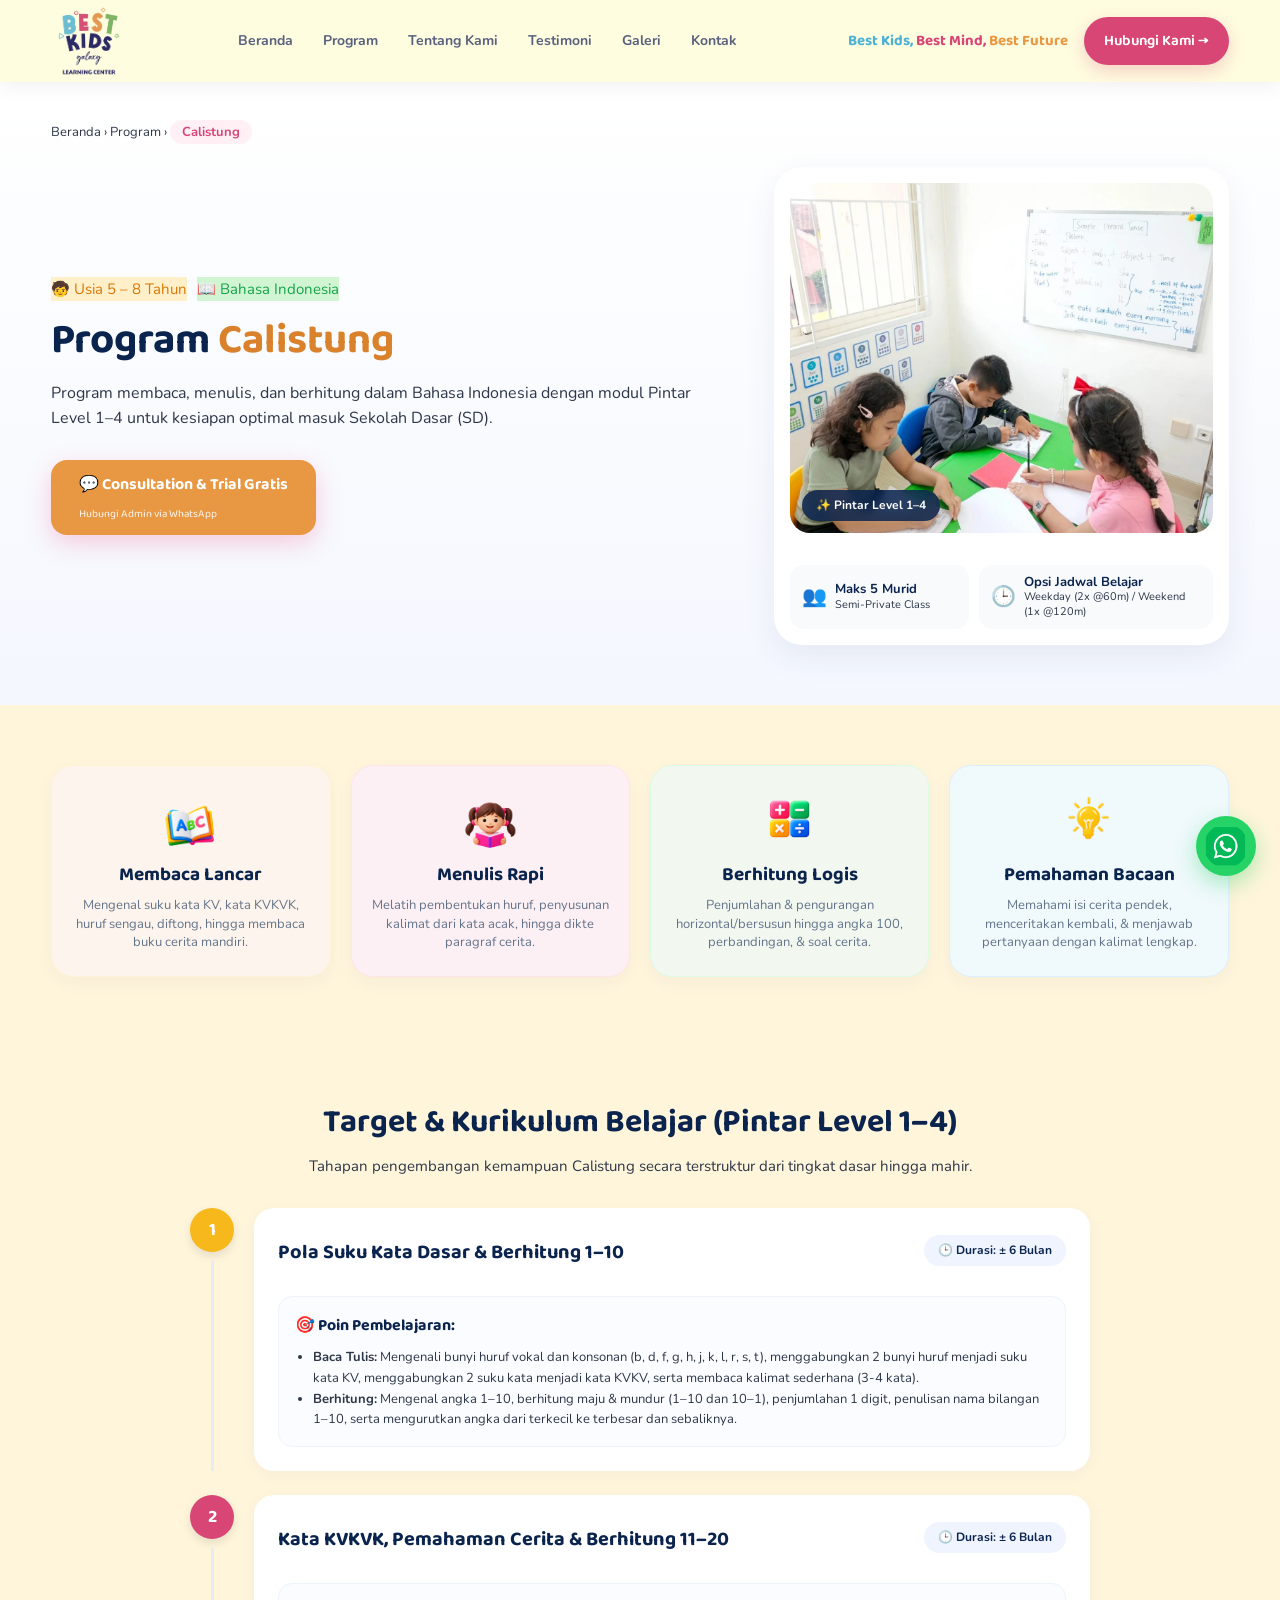
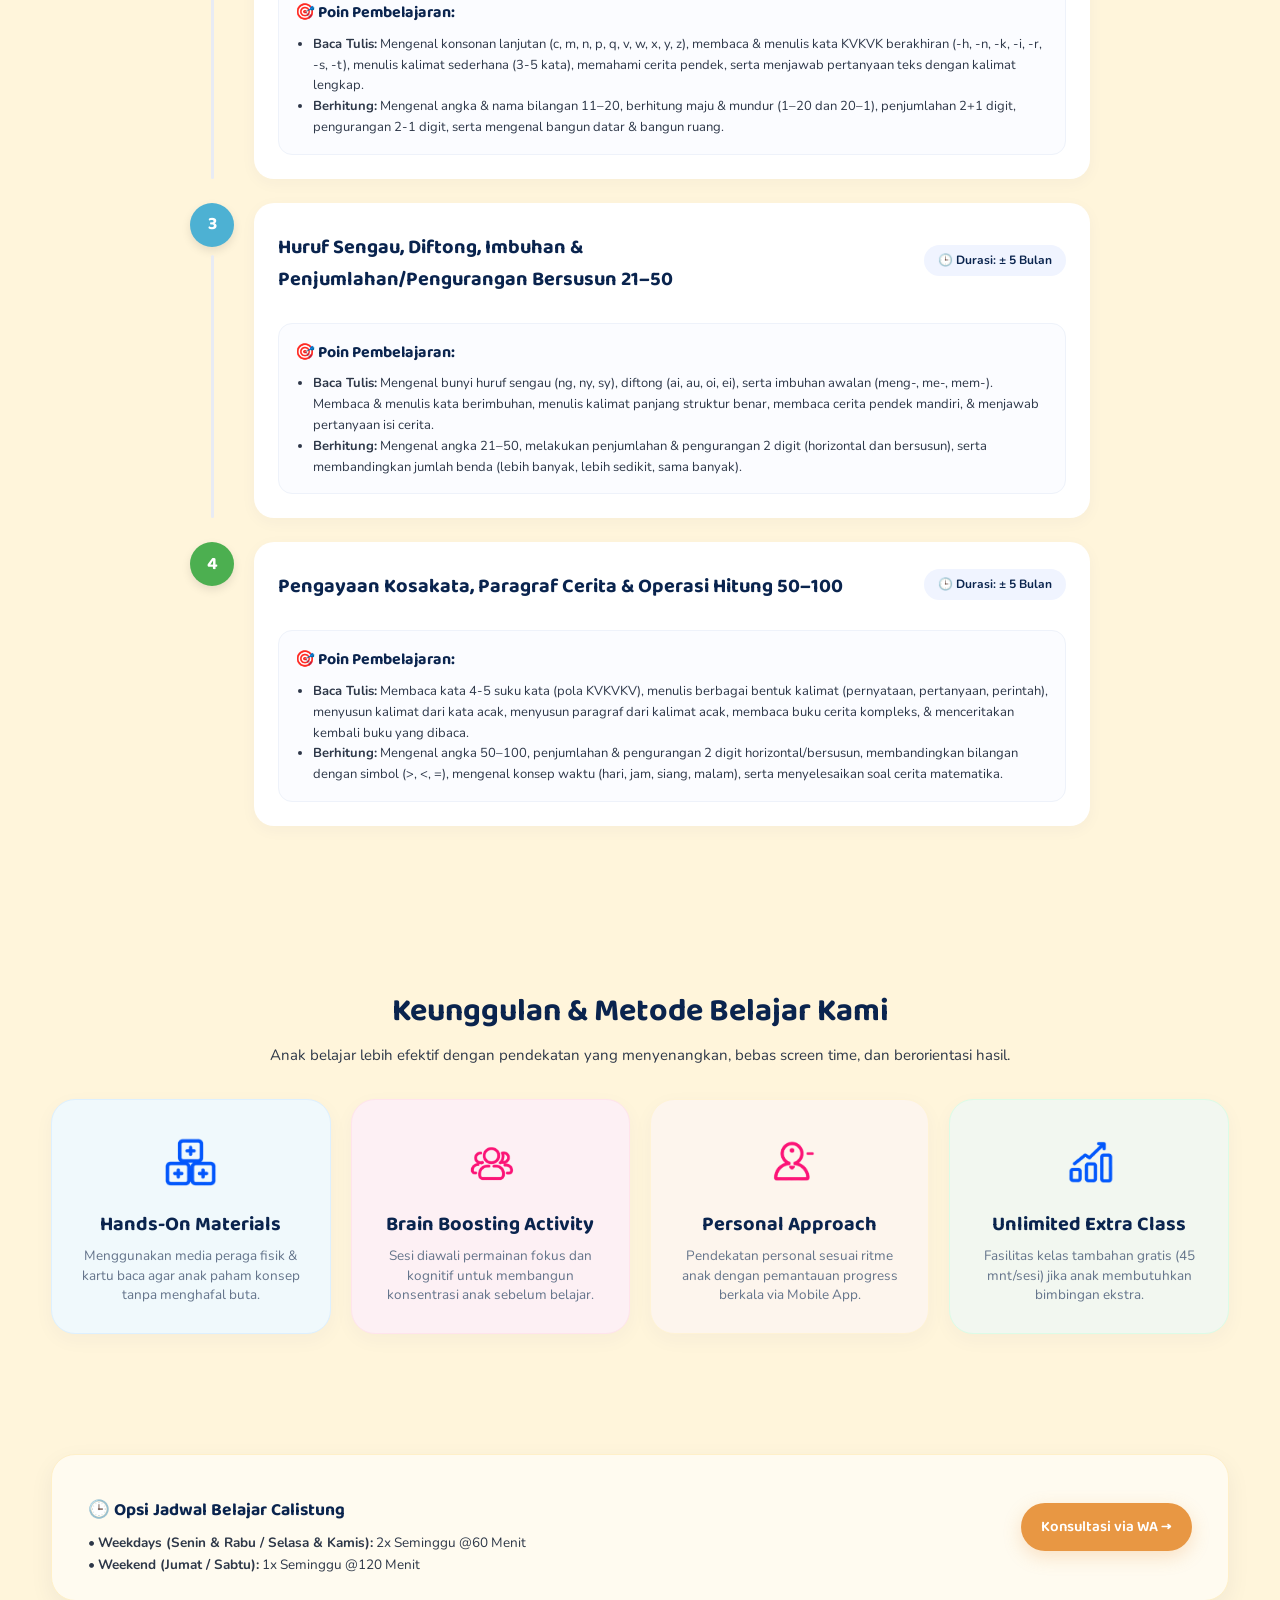
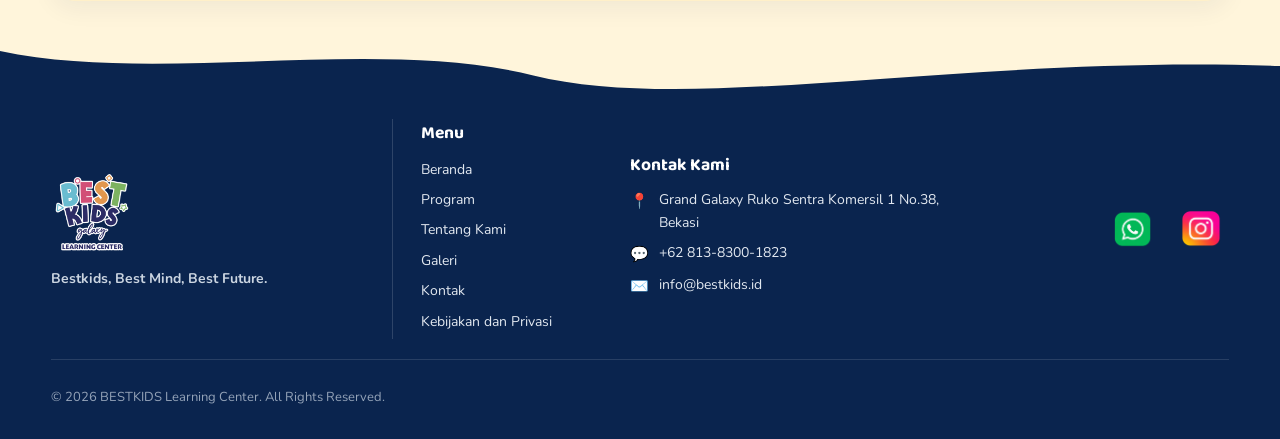
==== detail-calistung.html @ a122a7a4 "Mengubah ekstensi gambar ke webp. Lalu menambahkan data.js untuk back-end" ====
<!doctype html>
<html lang="id">
<head>
  <meta charset="utf-8">
  <meta name="viewport" content="width=device-width, initial-scale=1">
  <title>Program Calistung (5–8 Tahun) — BESTKIDS</title>
  
  <link rel="preconnect" href="https://fonts.googleapis.com">
  <link rel="preconnect" href="https://fonts.gstatic.com" crossorigin>
  <link href="https://fonts.googleapis.com/css2?family=Baloo+2:wght@400;500;600;700&family=Nunito:wght@400;500;600;700;800&display=swap" rel="stylesheet">
  
  <link rel="stylesheet" href="css/base.css">
  <link rel="stylesheet" href="css/layout.css">
  <link rel="stylesheet" href="css/components.css">
  <link rel="stylesheet" href="css/detail.css">
  <link rel="stylesheet" href="css/overrides.css">
</head>
<body>
  <div id="header"></div>

  <main>
    <!-- HERO DETAIL KELAS -->
    <section class="page-hero hero-detail-redesign">
      <div class="container relative-container">
        <div class="breadcrumb-pills" style="margin-bottom: 24px;">
          <a href="index.html" class="pill-item">Beranda</a> › 
          <a href="program.html" class="pill-item">Program</a> › 
          <span class="pill-item active">Calistung</span>
        </div>

        <div class="hero-detail-grid">
          <div class="hero-detail-text">
            <div class="hero-tag-row">
              <span class="badge badge-yellow">🧒 Usia 5 – 8 Tahun</span>
              <span class="badge badge-green">📖 Bahasa Indonesia</span>
            </div>
            
            <h1 class="page-title hero-title-lg">
              Program <span class="tag-yellow" style="background:none; padding:0; font-size:inherit;">Calistung</span>
            </h1>
            
            <p class="page-lead hero-desc">
              Program membaca, menulis, dan berhitung dalam Bahasa Indonesia dengan modul Pintar Level 1–4 untuk kesiapan optimal masuk Sekolah Dasar (SD).
            </p>

            <div class="hero-action-group">
              <a href="kontak.html" class="btn btn-yellow btn-hero-cta" style="color:#7A4A00;">
                <span>💬 Consultation &amp; Trial Gratis</span>
                <small>Hubungi Admin via WhatsApp</small>
              </a>
            </div>
          </div>

          <div class="hero-detail-card">
            <div class="hero-img-frame">
              <img src="assets\galeri\calistung1.webp" alt="Anak Belajar Calistung BESTKIDS">
              <span class="hero-floating-badge">✨ Pintar Level 1–4</span>
            </div>
            
            <div class="hero-quick-stats">
              <div class="qstat-item">
                <span class="qstat-icon">👥</span>
                <div>
                  <strong>Maks 5 Murid</strong>
                  <small>Semi-Private Class</small>
                </div>
              </div>
              <div class="qstat-item">
                <span class="qstat-icon">🕒</span>
                <div>
                  <strong>Opsi Jadwal Belajar</strong>
                  <small>Weekday (2x @60m) / Weekend (1x @120m)</small>
                </div>
              </div>
            </div>
          </div>
        </div>
      </div>
    </section>

    <!-- SECTION FOKUS & METODOLOGI PEMBELAJARAN (4 PILAR) -->
    <section class="container section-sm">
      <div class="focus-grid-4">
        <div class="focus-card bg-yellow-light">
          <div class="focus-icon-wrap">
            <img src="assets/program_calistung.png" alt="Membaca Lancar">
          </div>
          <h3>Membaca Lancar</h3>
          <p>Mengenal suku kata KV, kata KVKVK, huruf sengau, diftong, hingga membaca buku cerita mandiri.</p>
        </div>

        <div class="focus-card bg-pink-light">
          <div class="focus-icon-wrap">
            <img src="assets/program_sensory_phonics.png" alt="Menulis Rapi">
          </div>
          <h3>Menulis Rapi</h3>
          <p>Melatih pembentukan huruf, penyusunan kalimat dari kata acak, hingga dikte paragraf cerita.</p>
        </div>

        <div class="focus-card bg-green-light">
          <div class="focus-icon-wrap">
            <img src="assets/program_pre_math.png" alt="Berhitung Logis">
          </div>
          <h3>Berhitung Logis</h3>
          <p>Penjumlahan &amp; pengurangan horizontal/bersusun hingga angka 100, perbandingan, &amp; soal cerita.</p>
        </div>

        <div class="focus-card bg-blue-light">
          <div class="focus-icon-wrap">
            <img src="assets/idea.png" alt="Pemahaman Bacaan">
          </div>
          <h3>Pemahaman Bacaan</h3>
          <p>Memahami isi cerita pendek, menceritakan kembali, &amp; menjawab pertanyaan dengan kalimat lengkap.</p>
        </div>
      </div>
    </section>

    <!-- SECTION TIMELINE PERJALANAN BELAJAR -->
    <section class="container section">
      <div class="section-header text-center">
        <h2> Target &amp; Kurikulum Belajar <span class="navy-title">(Pintar Level 1–4)</span> </h2>
        <p>Tahapan pengembangan kemampuan Calistung secara terstruktur dari tingkat dasar hingga mahir.</p>
      </div>

      <div class="timeline-stepper-wrapper">
        <!-- Pintar 1 -->
        <div class="timeline-step-item">
          <div class="timeline-badge-col">
            <div class="timeline-circle badge-bg-yellow">1</div>
            <div class="timeline-connector-line"></div>
          </div>
          <div class="timeline-content-card">
            <div class="timeline-card-header">
              <div>
                <span class="gallery-tag tag-yellow">Pintar 1</span>
                <h3>Pola Suku Kata Dasar &amp; Berhitung 1–10</h3>
              </div>
              <span class="duration-pill">🕒 Durasi: ± 6 Bulan</span>
            </div>
            <div class="learning-box margin-top-12">
              <h4>🎯 Poin Pembelajaran:</h4>
              <ul>
                <li><strong>Baca Tulis:</strong> Mengenali bunyi huruf vokal dan konsonan (b, d, f, g, h, j, k, l, r, s, t), menggabungkan 2 bunyi huruf menjadi suku kata KV, menggabungkan 2 suku kata menjadi kata KVKV, serta membaca kalimat sederhana (3-4 kata).</li>
                <li><strong>Berhitung:</strong> Mengenal angka 1–10, berhitung maju &amp; mundur (1–10 dan 10–1), penjumlahan 1 digit, penulisan nama bilangan 1–10, serta mengurutkan angka dari terkecil ke terbesar dan sebaliknya.</li>
              </ul>
            </div>
          </div>
        </div>

        <!-- Pintar 2 -->
        <div class="timeline-step-item">
          <div class="timeline-badge-col">
            <div class="timeline-circle badge-bg-pink">2</div>
            <div class="timeline-connector-line"></div>
          </div>
          <div class="timeline-content-card">
            <div class="timeline-card-header">
              <div>
                <span class="gallery-tag tag-pink">Pintar 2</span>
                <h3>Kata KVKVK, Pemahaman Cerita &amp; Berhitung 11–20</h3>
              </div>
              <span class="duration-pill">🕒 Durasi: ± 6 Bulan</span>
            </div>
            <div class="learning-box margin-top-12">
              <h4>🎯 Poin Pembelajaran:</h4>
              <ul>
                <li><strong>Baca Tulis:</strong> Mengenal konsonan lanjutan (c, m, n, p, q, v, w, x, y, z), membaca &amp; menulis kata KVKVK berakhiran (-h, -n, -k, -i, -r, -s, -t), menulis kalimat sederhana (3-5 kata), memahami cerita pendek, serta menjawab pertanyaan teks dengan kalimat lengkap.</li>
                <li><strong>Berhitung:</strong> Mengenal angka &amp; nama bilangan 11–20, berhitung maju &amp; mundur (1–20 dan 20–1), penjumlahan 2+1 digit, pengurangan 2-1 digit, serta mengenal bangun datar &amp; bangun ruang.</li>
              </ul>
            </div>
          </div>
        </div>

        <!-- Pintar 3 -->
        <div class="timeline-step-item">
          <div class="timeline-badge-col">
            <div class="timeline-circle badge-bg-blue">3</div>
            <div class="timeline-connector-line"></div>
          </div>
          <div class="timeline-content-card">
            <div class="timeline-card-header">
              <div>
                <span class="gallery-tag tag-blue">Pintar 3</span>
                <h3>Huruf Sengau, Diftong, Imbuhan &amp; <br> 
                  Penjumlahan/Pengurangan Bersusun 21–50</h3>
              </div>
              <span class="duration-pill">🕒 Durasi: ± 5 Bulan</span>
            </div>
            <div class="learning-box margin-top-12">
              <h4>🎯 Poin Pembelajaran:</h4>
              <ul>
                <li><strong>Baca Tulis:</strong> Mengenal bunyi huruf sengau (ng, ny, sy), diftong (ai, au, oi, ei), serta imbuhan awalan (meng-, me-, mem-). Membaca &amp; menulis kata berimbuhan, menulis kalimat panjang struktur benar, membaca cerita pendek mandiri, &amp; menjawab pertanyaan isi cerita.</li>
                <li><strong>Berhitung:</strong> Mengenal angka 21–50, melakukan penjumlahan &amp; pengurangan 2 digit (horizontal dan bersusun), serta membandingkan jumlah benda (lebih banyak, lebih sedikit, sama banyak).</li>
              </ul>
            </div>
          </div>
        </div>

        <!-- Pintar 4 -->
        <div class="timeline-step-item">
          <div class="timeline-badge-col">
            <div class="timeline-circle badge-bg-green" style="color: #ffffff; font-weight: 700;">4</div>
          </div>
          <div class="timeline-content-card">
            <div class="timeline-card-header">
              <div>
                <span class="gallery-tag tag-green">Pintar 4</span>
                <h3>Pengayaan Kosakata, Paragraf Cerita &amp; Operasi Hitung 50–100</h3>
              </div>
              <span class="duration-pill">🕒 Durasi: ± 5 Bulan</span>
            </div>
            <div class="learning-box margin-top-12">
              <h4>🎯 Poin Pembelajaran:</h4>
              <ul>
                <li><strong>Baca Tulis:</strong> Membaca kata 4-5 suku kata (pola KVKVKV), menulis berbagai bentuk kalimat (pernyataan, pertanyaan, perintah), menyusun kalimat dari kata acak, menyusun paragraf dari kalimat acak, membaca buku cerita kompleks, &amp; menceritakan kembali buku yang dibaca.</li>
                <li><strong>Berhitung:</strong> Mengenal angka 50–100, penjumlahan &amp; pengurangan 2 digit horizontal/bersusun, membandingkan bilangan dengan simbol (&gt;, &lt;, =), mengenal konsep waktu (hari, jam, siang, malam), serta menyelesaikan soal cerita matematika.</li>
              </ul>
            </div>
          </div>
        </div>
      </div>
    </section>

    <!-- SECTION METODE BELAJAR KAMI -->
    <section class="container section">
      <div class="section-header text-center">
        <h2> Keunggulan &amp; Metode Belajar <span class="navy-title">Kami</span> </h2>
        <p>Anak belajar lebih efektif dengan pendekatan yang menyenangkan, bebas screen time, dan berorientasi hasil.</p>
      </div>

      <div class="method-grid-4">
        <!-- Card 1: Hands-On Materials -->
        <div class="method-card bg-blue-light">
          <div class="method-icon-wrap">
            <img src="assets/hands-on materials.png" alt="Hands-On Materials">
          </div>
          <h3>Hands-On Materials</h3>
          <p>Menggunakan media peraga fisik &amp; kartu baca agar anak paham konsep tanpa menghafal buta.</p>
        </div>

        <!-- Card 2: Fun & Engaging Activities -->
        <div class="method-card bg-pink-light">
          <div class="method-icon-wrap">
            <img src="assets/fun&engagingactivities.png" alt="Brain Boosting Activity">
          </div>
          <h3>Brain Boosting Activity</h3>
          <p>Sesi diawali permainan fokus dan kognitif untuk membangun konsentrasi anak sebelum belajar.</p>
        </div>

        <!-- Card 3: Personal Approach -->
        <div class="method-card bg-yellow-light">
          <div class="method-icon-wrap">
            <img src="assets/personal_aproach.png" alt="Personal Approach">
          </div>
          <h3>Personal Approach</h3>
          <p>Pendekatan personal sesuai ritme anak dengan pemantauan progress berkala via Mobile App.</p>
        </div>

        <!-- Card 4: Result-Oriented -->
        <div class="method-card bg-green-light">
          <div class="method-icon-wrap">
            <img src="assets/resault_oriented.png" alt="Unlimited Free Extra Class">
          </div>
          <h3>Unlimited Extra Class</h3>
          <p>Fasilitas kelas tambahan gratis (45 mnt/sesi) jika anak membutuhkan bimbingan ekstra.</p>
        </div>
      </div>
    </section>

    <!-- BANNER JADWAL BELAJAR -->
    <section class="container section-sm">
      <div class="cta-banner" style="background: #FFFBF0; border-color: #FFF0C9;">
        <div class="cta-text">
          <h3 style="color:var(--navy); margin-bottom:8px;">🕒 Opsi Jadwal Belajar Calistung</h3>
          <p style="color:var(--ink); margin:0;">
            • <strong>Weekdays (Senin &amp; Rabu / Selasa &amp; Kamis):</strong> 2x Seminggu @60 Menit<br>
            • <strong>Weekend (Jumat / Sabtu):</strong> 1x Seminggu @120 Menit<br>
          </p>
        </div>
        <div class="cta-action">
          <a class="btn btn-yellow" style="color:#7A4A00;" href="kontak.html">Konsultasi via WA →</a>
        </div>
      </div>
    </section>
  </main>

  <div id="footer"></div>

    <!-- TOMBOL WHATSAPP MENGAMBANG -->
  <a class="wa-float" href="https://wa.me/6281383001823?text=Halo%20BESTKIDS%2C%20saya%20ingin%20bertanya%20tentang%20program%20belajar%20untuk%20anak%20saya."
    target="_blank" rel="noopener noreferrer" aria-label="Chat WhatsApp BESTKIDS">
    <img src="assets/whatsapp.png" alt="" aria-hidden="true">
    <span class="wa-float-label">Chat Kami</span>
  </a>

  <script src="js/script.js"></script>
  <script>
    Promise.all([
      fetch('header.html').then(r => r.text()),
      fetch('footer.html').then(r => r.text())
    ]).then(([h, f]) => {
      document.querySelector('#header').innerHTML = h;
      document.querySelector('#footer').innerHTML = f;
    });
  </script>
</body>
</html>
---- css/base.css ----
/* ==========================================================================
   BASE — variabel warna, reset, tipografi, utilitas & tombol (dipakai semua halaman)
   ========================================================================== */
/* ==========================================================================
   1. GLOBAL VARIABLES & BASE STYLES
   ========================================================================== */
:root {
  --blue: #4DB1D3;
  --pink: #D74675;
  --orange: #E89743;
  --purple : #6D4BD8;
  --green: #71AB53;
  --bg-main: #fff5db;
  
  /* Latar Soft Pastel Turunan */
  --bg-pink-light: #FDF0F4;
  --bg-blue-light: #F0F9FC;
  --bg-orange-light: #FDF5ED;
  --bg-green-light: #F2F7F0;
  
  --text-dark: #2D3748;
  --text-muted: #64748B;
}

body {
  background-color: var(--bg-main);
  color: var(--text-dark);
}

/* ==========================================
   UTILITY COLOR CLASSES (TEKS & BADGE)
   ========================================== */
.blue { color: var(--blue) !important; }
.pink { color: var(--pink) !important; }
.orange { color: var(--orange) !important; }
.green { color: var(--green) !important; }

* {
  box-sizing: border-box;
}

html {
  scroll-behavior: smooth;
}

body {
  margin: 0;
  color: var(--ink);
  background: #fff;
  font-family: "Nunito", sans-serif;
  font-size: 15px;
  line-height: 1.6;
}

h1, h2, h3, h4, h5, h6 {
  font-family: "Baloo 2", cursive, sans-serif;
}

a {
  text-decoration: none;
  color: inherit;
}

img {
  max-width: 100%;
  display: block;
}

/* ==========================================================================
   PERLEBAR CONTAINER & RUANG HALAMAN (MORE WIDESCREEN & FILLING)
   ========================================================================== */
/* 1. Melebarkan batas Container menjadi 92% dari lebar layar pengguna, agar konten lebih mengisi layar */
.container {
  width: min(1600px, 92%); /* Mengikuti 92% lebar layar pengguna */
  margin: 0 auto;
}

/* 2. Optimasi Padding Section agar Konten Lebih Mengisi Layar Vertikal & Horizontal */
.section {
  padding: 80px 0;
}

.section-sm {
  padding: 40px 0;
}

/* 3. Menyesuaikan Grid 2, 3, dan 4 Kolom agar Menyebar Rapi di Layar Lebar */
.grid-2-col,
.comp-box-wrapper {
  gap: 48px; /* Memberi ruang napas antar kolom lebar */
}

.grid-3-col,
.home-program-grid {
  gap: 30px; /* Jarak antar kartu lebih proporsional */
}

.section.soft {
  background: var(--soft);
}

.text-navy { color: var(--navy); }
.navy-title { color: var(--navy); }
.link-pink { color: var(--pink); font-weight: 700; font-size: 14px; }

.section-title {
  text-align: center;
  margin: 0 auto 12px;
  font-family: "Baloo 2", cursive, sans-serif;
  font-size: 39px;
  line-height: 1.05;
  color: var(--navy);
}

.section-title .pink { color: var(--pink); }
.section-title .blue { color: var(--blue); }
.section-title .green { color: var(--green); }

.section-lead {
  text-align: center;
  max-width: 650px;
  margin: 0 auto 35px;
  color: #7A809E;
}

/* Color Background Helpers */
.bg-blue { background-color: #EEF4FF; }
.bg-pink { background-color: #FFF0F6; }
.bg-yellow { background-color: #FFF8E9; }
.bg-green { background-color: #F3F8EA; }
.bg-purple { background-color: #EBE5FF; }
.bg-green-light { background: #E2F6E2; }
.bg-pink-light { background: #FFF0F6; }
.bg-blue-light { background: #EEF4FF; }
.tag-pink { background: #FFE2EC; color: var(--pink); }
.tag-blue { background: #E1F3FE; color: var(--blue); }
.tag-yellow { background: #FFF3D6; color: #B78103; }
.tag-green { background: #E2F6E2; color: #2E7D32; }
.tag-purple { background: #EBE5FF; color: var(--purple); }

/* ==========================================================================
   2. HEADER & NAVIGATION (FIXED FREEZE HEADER)
   ========================================================================== */
/* Berikan kompensasi padding-top pada body agar konten paling atas tidak tertutup header */
body {
  padding-top: 82px; /* Disesuaikan persis dengan tinggi .nav (82px) */
}

/* ==========================================================================
   3. BUTTONS & UTILITIES
   ========================================================================== */
.btn {
  display: inline-flex;
  align-items: center;
  justify-content: center;
  gap: 8px;
  border: 0;
  border-radius: 999px;
  padding: 12px 20px;
  font-family: "Baloo 2", cursive, sans-serif;
  font-weight: 600;
  cursor: pointer;
  transition: 0.2s ease;
  white-space: nowrap;
}

.btn:hover {
  transform: translateY(-2px);
}

.btn-pink {
  background: var(--pink);
  color: #fff;
  box-shadow: 0 6px 16px rgba(244, 67, 127, 0.24);
}

.btn-outline {
  background: #fff;
  color: var(--navy);
  border: 1px solid var(--navy);
}

.btn-yellow {
  background: #F7B81B;
  color: #7A4A00;
}

.btn-blue {
  background: var(--blue);
  color: #fff;
}

.btn-green {
  background: var(--green);
  color: #fff;
}

.btn-purple {
  background: var(--purple);
  color: #fff;
}

.btn-sm {
  padding: 8px 18px;
  font-size: 13px;
}

.btn-block {
  width: 100%;
}

/* ==========================================================================
   REBUILD BANNER CTA (BOX FRAME & PAPER PLANE ORNAMENT)
   ========================================================================== */
.btn-round {
  border-radius: 30px;
  padding: 12px 28px;
  font-size: 14.5px;
  box-shadow: 0 6px 18px rgba(244, 67, 127, 0.28);
}

/* ==========================================================================
   BREAKPOINTS RESPONSIF
   ========================================================================== */
.relative-container {
  position: relative;
}

/* ==========================================================================
   10. MEDIA QUERIES (RESPONSIVE DISATUKAN)
   ========================================================================== */

@media (max-width: 980px) {
  .home-program-grid { grid-template-columns: repeat(2, 1fr); }
}

@media (max-width: 760px) {
  .container { width: min(100% - 28px, 1120px); }
  .section { padding: 55px 0; }
}

@media (max-width: 576px) {
  .home-program-grid { grid-template-columns: 1fr; }
}

/* ==========================================================================
   SECTION FOKUS & METODOLOGI (4 KARTU HORIZONTAL)
   ========================================================================== */
.badge-bg-pink { background: var(--pink); }
.badge-bg-blue { background: var(--blue); }
.badge-bg-yellow { background: var(--yellow); }
.badge-bg-purple { background: #9B51E0; }
.badge-bg-green { background: #4CAF50 ; }

/* ==========================================================================
   SECTION METODE BELAJAR KAMI (4 PILAR CARDS)
   ========================================================================== */
.margin-top-12 {
  margin-top: 16px;
}

.tag-yellow { background: #FFF4D9; color: #D9822B; }
.tag-purple { background: #F3E8FF; color: #7E22CE; }
.tag-blue { background: #E0F2FE; color: #0369A1; }

/* ==========================================
   OVERRIDE COLOR SYSTEM (DITAMBAHKAN)
   ========================================== */
:root {
  --blue: #4DB1D3;
  --pink: #D74675;
  --orange: #E89743;
  --green: #71AB53;


  /* Latar Soft Pastel Turunan */
  --bg-pink-light: #FDF0F4;
  --bg-blue-light: #F0F9FC;
  --bg-orange-light: #FDF5ED;
  --bg-green-light: #F2F7F0;

  --text-dark: #2D3748;
  --text-muted: #64748B;
  --navy: #0A244E;
  --yellow: #F7B81B;
}

/* Background Utama Halaman */
body {
  background-color: var(--bg-main);
  color: var(--text-dark);
}

/* ==========================================
   UTILITY COLOR CLASSES (TEKS & BADGE)
   ========================================== */
.blue { color: var(--blue) !important; }
.pink { color: var(--pink) !important; }
.orange { color: var(--orange) !important; }
.green { color: var(--green) !important; }

/* ==========================================
   TOMBOL (BUTTONS)
   ========================================== */
.btn-pink:hover {
  background-color: #c23864 !important;
}

.btn-yellow, .btn-orange {
  background-color: var(--orange) !important;
  color: #FFFFFF !important;
  box-shadow: 0 6px 18px rgba(232, 151, 67, 0.25);
}

.btn-yellow:hover, .btn-orange:hover {
  background-color: #d48332 !important;
}

/* ==========================================
   KARTU 6-GRID "KENAPA HARUS BEST KIDS"
   ========================================== */
.bg-orange-light { background-color: var(--bg-orange-light); }
---- css/layout.css ----
/* ==========================================================================
   LAYOUT — header/navbar & footer (dipakai semua halaman)
   ========================================================================== */
/* ==========================================
   UTILITY COLOR CLASSES (TEKS & BADGE)
   ========================================== */
/* Navigation Active Link */
.nav-links a:hover,
.nav-links a.active {
  color: var(--pink) !important;
}

.nav-links a.active::after {
  background: var(--pink) !important;
}

/* ==========================================================================
   2. HEADER & NAVIGATION (FIXED FREEZE HEADER)
   ========================================================================== */
.site-header {
  position: fixed; /* Menggunakan fixed agar pasti mengunci di atas layar */
  top: 0;
  left: 0;
  right: 0;
  width: 100%;
  z-index: 9999; /* Memastikan header berada di atas seluruh elemen */
  background-color: #fffde0;
  backdrop-filter: blur(8px);
  box-shadow: 0 4px 20px rgba(0, 0, 0, 0.06);
  transition: all 0.3s ease;
}

.nav {
  height: 82px;
  display: flex;
  align-items: center;
  justify-content: space-between;
  gap: 24px;
}

.logo {
  width: 76px;
  height: auto;
}

.nav-links {
  display: flex;
  align-items: center;
  gap: 30px;
  font-size: 14px;
  font-weight: 700;
  color: #59617e;
}

.nav-links a {
  padding: 8px 0;
  position: relative;
  text-decoration: none;
}

.nav-links a:hover,
.nav-links a.active {
  color: var(--navy);
}

.nav-links a.active::after {
  content: "";
  position: absolute;
  left: 0;
  right: 0;
  bottom: 0;
  height: 2px;
  background: var(--navy);
  border-radius: 10px;
}

.dropdown {
  position: relative;
}

.dropdown-menu {
  display: none;
  position: absolute;
  top: 38px;
  left: -14px;
  background: #fff;
  border: 1px solid var(--line);
  box-shadow: var(--shadow);
  border-radius: 14px;
  padding: 8px;
  min-width: 180px;
}

.dropdown:hover .dropdown-menu {
  display: block;
}

.dropdown-menu a {
  display: block;
  padding: 9px 12px;
  border-radius: 9px;
}

.dropdown-menu a:hover {
  background: #f6f8ff;
}

.menu-toggle {
  display: none;
  border: 0;
  background: transparent;
  font-size: 26px;
  color: var(--navy);
}

/* ==========================================================================
   HEADER ACTIONS — SLOGAN DI KIRI TOMBOL "HUBUNGI KAMI"
   ========================================================================== */
.header-actions {
  display: flex;
  align-items: center;
  gap: 16px;               /* jarak slogan ke tombol */
  flex-shrink: 0;
}

.header-slogan {
  font-family: 'Baloo 2', cursive, sans-serif;
  font-size: 15px;
  font-weight: 700;
  line-height: 1.2;
  white-space: nowrap;     /* slogan tetap 1 baris */
}

/* Laptop kecil & tablet: slogan disembunyikan agar menu tidak berdesakan */
@media (max-width: 1200px) {
  .header-slogan {
    display: none;
  }
}


/* HP: slogan & tombol disembunyikan, diganti ikon menu ☰ */
@media (max-width: 760px) {
  .header-actions {
    display: none;
  }
}

/* ==========================================================================
   8. FOOTER STYLING (COMPACT SECTION, BIGGER TEXT & LARGER SOCIAL ICONS)
   ========================================================================== */
#footer {
  position: relative;
  z-index: 10;
  margin-top: 0 !important;
  padding-top: 0 !important;
}

.site-footer {
  position: relative;
  width: 100%;
  margin-top: 0 !important;
  background: transparent;
}

/* Wave Header Compact */
.footer-wave-container {
  width: 100%;
  overflow: hidden;
  line-height: 0;
  margin-bottom: -1px;
}

.footer-wave-svg {
  position: relative;
  display: block;
  width: 100%;
  height: 45px; /* Ketinggian wave dikecilkan agar hemat ruang */
}

/* Container Body Footer Ringkas */
.footer-body {
  background-color: #0A244E;
  color: #c0caf5;
  padding: 24px 0 18px; /* Padding dipangkas agar section tidak terlalu besar */
}

.footer-grid-layout {
  display: grid;
  grid-template-columns: 1.2fr 0.8fr 1.3fr 0.9fr;
  gap: 32px;
  align-items: center;
  padding-bottom: 20px;
}

/* Brand & Logo */
.footer-logo-img {
  height: 90px; /* Logo sedikit dinaikkan ukurannya */
  width: auto;
  margin-bottom: 10px;
}

.footer-brand-text {
  font-size: 14px; /* Ukuran font naik */
  color: #cbd5e1;
  line-height: 1.5;
  margin: 0;
  max-width: 270px;
  font-weight: bold;
}

/* Menu & Navigasi */
.footer-col-menu {
  border-left: 1px solid rgba(255, 255, 255, 0.15);
  padding-left: 28px;
}

.footer-heading {
  font-family: "Baloo 2", cursive, sans-serif;
  font-size: 17.5px; /* Judul kolom lebih jelas */
  color: #ffffff;
  margin: 0 0 10px;
}

.footer-menu-links {
  list-style: none;
  padding: 0;
  margin: 0;
}

.footer-menu-links li {
  margin-bottom: 6px;
}

.footer-menu-links a {
  font-size: 14px; /* Ukuran font menu naik */
  color: #e2e8f0;
  transition: color 0.2s ease;
}

.footer-menu-links a:hover {
  color: var(--pink);
}

/* Kontak Detail */
.footer-contact-details {
  list-style: none;
  padding: 0;
  margin: 0;
}

.footer-contact-details li {
  display: flex;
  align-items: flex-start;
  gap: 10px;
  font-size: 14px; /* Ukuran font detail kontak naik */
  color: #e2e8f0;
  margin-bottom: 8px;
}

.footer-contact-details .icon {
  font-size: 15px;
}

/* Sosial Media Icon BISA DIPERBESAR */
.footer-col-social {
  display: flex;
  justify-content: flex-end;
}

.social-btn-group {
  display: flex;
  align-items: center;
  gap: 12px;
}

.social-circle {
  width: 48px; /* Lingkaran diperbesar dari 42px */
  height: 48px;
  border-radius: 50%;
  display: flex;
  align-items: center;
  justify-content: center;
  color: #ffffff;
  transition: transform 0.2s ease, box-shadow 0.2s ease;
}

.social-circle img {
  width: 28px !important; /* Gambar ikon sosmed diperbesar dari 24px */
  height: 28px !important;
  object-fit: contain;
}

.social-circle:hover {
  transform: translateY(-3px);
  box-shadow: 0 4px 12px rgba(0, 0, 0, 0.2);
}

.social-circle.ig { background: linear-gradient(45deg, #f09433 0%, #e6683c 25%, #dc2743 50%, #cc2366 75%, #bc1888 100%); }
.social-circle.fb { background: #1877f2; }
.social-circle.yt { background: #ff0000; }
.social-circle.tt { background: #000000; border: 1px solid rgba(255, 255, 255, 0.25); }
/* Bottom Copyright Bar */
.footer-copyright-row {
  border-top: 1px solid rgba(255, 255, 255, 0.12);
  padding-top: 14px;
  display: flex;
  justify-content: space-between;
  align-items: center;
  font-size: 13px; /* Ukuran font copyright dinaikkan */
  color: #94a3b8;
}

@media (max-width: 768px) {
  /* Responsif Mobile (<768px) */
  .footer-body {
    padding: 20px 0 16px;
  }
  .footer-grid-layout {
    grid-template-columns: 1fr;
    gap: 20px;
    padding-bottom: 16px;
  }
  .footer-col-menu {
    border-left: none;
    padding-left: 0;
  }
  .footer-col-social {
    justify-content: flex-start;
  }
  .footer-copyright-row {
    flex-direction: column;
    gap: 8px;
    text-align: center;
  }
}

/* ==========================================================================
   FORCE ENLARGE SOCIAL MEDIA ICONS (WA & INSTAGRAM)
   ========================================================================== */
/* 1. Perbesar Lingkaran Pembungkus Sosmed (dari 48px ke 56px) */
.footer-col-social .social-circle {
  width: 56px !important;
  height: 56px !important;
  min-width: 56px !important;
  min-height: 56px !important;
  padding: 0 !important; /* Hapus inner padding agar gambar maksimal */
  display: inline-flex !important;
  align-items: center !important;
  justify-content: center !important;
}

/* 2. Paksa Ukuran Gambar Logo WA & IG Menjadi Jauh Lebih Besar (36px) */
.footer-col-social .social-circle img {
  width: 40px !important;
  height: 40px !important;
  max-width: 40px !important;
  max-height: 40px !important;
  object-fit: contain !important;
  display: block !important;
}

/* ==========================================================================
   10. MEDIA QUERIES (RESPONSIVE DISATUKAN)
   ========================================================================== */

@media (max-width: 980px) {
  .nav-links { gap: 16px; }
}

@media (max-width: 760px) {
  .nav { height: 70px; }
  .menu-toggle { display: block; }
  .nav-links, .nav > .btn { display: none; }
  .nav-links.open {
    display: flex;
    position: absolute;
    top: 70px;
    left: 14px;
    right: 14px;
    background: #fff;
    border: 1px solid var(--line);
    border-radius: 16px;
    padding: 12px;
    flex-direction: column;
    align-items: stretch;
    gap: 3px;
    box-shadow: var(--shadow);
  }
  .nav-links.open a { padding: 11px 12px; }
  .dropdown-menu { position: static; display: block; box-shadow: none; border: 0; padding: 0 0 0 12px; }
}

/* ==========================================================================
   PERBAIKAN SPACING CTA BANNER & FOOTER (MENGURANGI GAP LEBIH)
   ========================================================================== */
/* Penyesuaian margin atas footer agar rapat dengan banner */
#footer {
  margin-top: 10px !important;
}

/* ==========================================
   UTILITY COLOR CLASSES (TEKS & BADGE)
   ========================================== */
/* Navigation Active Link */
.nav-links a:hover,
.nav-links a.active {
  color: var(--pink) !important;
}

.nav-links a.active::after {
  background: var(--pink) !important;
}


/* ==========================================================================
   TOMBOL WHATSAPP MENGAMBANG (SEMUA HALAMAN)
   ========================================================================== */
.wa-float {
  position: fixed;
  right: 24px;
  bottom: 24px;
  z-index: 9998;              /* di bawah header (9999), di atas konten */
  display: flex;
  align-items: center;
  height: 60px;
  padding: 0 8px;
  border-radius: 999px;
  background: #25D366;
  color: #FFFFFF;
  text-decoration: none;
  font-weight: 700;
  font-size: 15px;
  box-shadow: 0 8px 22px rgba(37, 211, 102, 0.38);
  transition: transform 0.25s ease, box-shadow 0.25s ease;
}

.wa-float img {
  width: 44px;
  height: 44px;
  flex-shrink: 0;
  border-radius: 50%;
}

.wa-float-label {
  padding: 0;
  white-space: nowrap;
  max-width: 0;               /* teks tersembunyi, muncul saat disentuh kursor */
  overflow: hidden;
  opacity: 0;
  transition: max-width 0.3s ease, padding 0.3s ease, opacity 0.25s ease;
}

.wa-float:hover {
  transform: translateY(-3px);
  box-shadow: 0 12px 26px rgba(37, 211, 102, 0.45);
}

.wa-float:hover .wa-float-label,
.wa-float:focus-visible .wa-float-label {
  max-width: 160px;
  padding: 0 12px 0 8px;
  opacity: 1;
}

.wa-float:focus-visible {
  outline: 3px solid #0A244E;
  outline-offset: 3px;
}

/* HP: tombol lebih kecil, teks tidak ditampilkan */
@media (max-width: 640px) {
  .wa-float {
    right: 16px;
    bottom: 16px;
    height: 54px;
    padding: 0 6px;
  }
  .wa-float img {
    width: 42px;
    height: 42px;
  }
  .wa-float-label {
    display: none;
  }
}
---- css/components.css ----
/* ==========================================================================
   COMPONENTS — komponen yang dipakai di lebih dari satu halaman
   ========================================================================== */
/* ==========================================================================
   PERLEBAR CONTAINER & RUANG HALAMAN (MORE WIDESCREEN & FILLING)
   ========================================================================== */
.section-header.text-center {
  text-align: center;
  margin-bottom: 20px;
}

.section-header h2 {
  font-family: "Baloo 2", cursive, sans-serif;
  font-size: 32px;
  color: var(--navy);
  margin: 0 0 6px;
}

.section-header p {
  color: var(--muted);
  margin: 0;
}

/* ==========================================================================
   RESPONSIF MOBILE (<1024px & <768px)
   ========================================================================== */

@media (max-width: 768px) {
  .cta-section-wrapper {
    margin-bottom: 0 !important;
    padding: 16px 0 !important;
  }
  .cta-banner {
    flex-direction: column;
    text-align: center;
    padding: 20px 16px;
    gap: 16px;
  }
}

/* ==========================================================================
   SECTION KENAPA MEMILIH BEST KIDS (4-CARD PASTEL GRID)
   ========================================================================== */
.quote-mark {
  font-family: "Baloo 2", cursive, sans-serif;
  font-size: 40px;
  color: var(--pink);
  line-height: 20px;
  margin-bottom: 10px;
}

/* ==========================================================================
   REBUILD BANNER CTA (BOX FRAME & PAPER PLANE ORNAMENT)
   ========================================================================== */
.cta-section-wrapper {
  position: relative;
  z-index: 25;
  margin-bottom: -45px !important; /* Overlap di atas wave footer */
  padding: 0 !important;
}

.cta-banner {
  background: #FFF0F5;
  border: 1px solid #FFE4EC;
  border-radius: 24px;
  padding: 24px 36px;
  display: flex;
  align-items: center;
  justify-content: space-between;
  gap: 24px;
  box-shadow: 0 10px 30px rgba(10, 36, 78, 0.08);
}

/* Teks Utama CTA */
.cta-text {
  flex-grow: 1;
}

.cta-text h2 {
  font-family: "Baloo 2", cursive, sans-serif;
  font-size: 22px;
  color: #F4437F;
  margin: 0 0 4px;
  line-height: 1.25;
}

.cta-text p {
  font-size: 13.5px;
  color: #4A5273;
  margin: 0;
}

@media (max-width: 768px) {
  /* Responsif Mobile (<768px) */
  .cta-section-wrapper {
    margin-bottom: 0 !important;
    padding: 16px 0 !important;
  }
  .cta-banner {
    flex-direction: column;
    text-align: center;
    padding: 20px 16px;
    gap: 16px;
  }
}

/* ==========================================================================
   5. DETAIL KELAS (`detail-kelas.html`)
   ========================================================================== */
.breadcrumb-pills {
  font-size: 13px;
  color: var(--muted);
  margin-bottom: 12px;
}

.pill-item.active {
  color: var(--pink);
  font-weight: 700;
  background: #FFF0F6;
  padding: 3px 12px;
  border-radius: 12px;
}

/* ==========================================
   OWNER & FOUNDER SECTION STYLES
   ========================================== */
.quote-mark {
  font-family: "Baloo 2", cursive, sans-serif;
  font-size: 2.2rem;
  color: #FF2A85;
  line-height: 1;
  position: absolute;
}

/* ==========================================================================
   BREAKPOINTS RESPONSIF
   ========================================================================== */
.page-title {
  font-family: "Baloo 2", cursive, sans-serif;
  font-size: 46px;
  color: var(--navy);
  margin: 0 0 8px;
  text-align: center;
}

.page-lead {
  font-size: 15px;
  color: var(--muted);
  text-align: center;
  margin: 0;
}

/* ==========================================================================
   CTA BANNER PROGRAM (COMPACT GAP & LEFT ALIGNED)
   ========================================================================== */
.cta-banner-program {
  background: #FFF0F5;
  border: 1px solid #FFE4EC;
  border-radius: 28px;
  padding: 20px 36px;
  display: flex;
  align-items: center;
  justify-content: flex-start; /* Rata kiri agar gambar dan teks merapat */
  gap: 28px; /* Jarak pas antara foto anak dan teks */
  position: relative;
  box-shadow: 0 10px 30px rgba(10, 36, 78, 0.06);
  overflow: hidden;
}

/* Foto Anak Sisi Kiri */
.cta-program-avatar {
  width: 130px;
  height: 120px;
  flex-shrink: 0;
  position: relative;
}

.cta-program-avatar img {
  width: 100%;
  height: 100%;
  object-fit: contain;
  object-position: bottom center;
}

/* Konten Teks (Menempel di Samping Gambar) */
.cta-program-content {
  flex-grow: 1;
  max-width: 650px;
  text-align: left;
}

.cta-program-content h2 {
  font-family: "Baloo 2", cursive, sans-serif;
  font-size: 23px;
  color: #F4437F;
  margin: 0 0 6px;
  line-height: 1.25;
}

.cta-program-content p {
  font-size: 13.5px;
  color: #4A5273;
  margin: 0 0 14px;
}

.cta-program-action .btn-yellow {
  background: #F7A51B;
  color: #ffffff;
  border: none;
  font-weight: 700;
  box-shadow: 0 6px 18px rgba(247, 165, 27, 0.3);
}

.cta-program-action .btn-yellow:hover {
  background: #e09212;
}

/* Ornaments Roket di Ujung Kanan */
.cta-rocket-wrapper {
  margin-left: auto; /* Memaksa roket tetap di pojok kanan */
  width: 80px;
  height: 80px;
  flex-shrink: 0;
  display: flex;
  align-items: center;
  justify-content: center;
}

.rocket-icon {
  width: 64px;
  height: 64px;
  transform: rotate(25deg);
}

@media (max-width: 768px) {
  /* Responsif Mobile (<768px) */
  .cta-banner-program {
    flex-direction: column;
    text-align: center;
    padding: 24px 20px;
    gap: 16px;
  }
  .cta-program-content {
    text-align: center;
  }
  .cta-program-avatar {
    width: 100px;
    height: 90px;
    margin: 0 auto;
  }
  .cta-rocket-wrapper {
    display: none;
  }
  .cta-program-action .btn {
    width: 100%;
  }
}

/* ==========================================
   HERO GALERI WITH BACKGROUND BANNER
   ========================================== */
.gallery-tag {
  position: absolute;
  top: 14px;
  left: 14px;
  z-index: 2;
  font-size: 11px;
  font-weight: 700;
  padding: 4px 12px;
  border-radius: 12px;
  box-shadow: 0 2px 8px rgba(0, 0, 0, 0.08);
}

/* ==========================================================================
   10. MEDIA QUERIES (RESPONSIVE DISATUKAN)
   ========================================================================== */

@media (max-width: 760px) {
  .cta-banner { grid-template-columns: 1fr; text-align: center; }
}

/* ==========================================================================
   HERO DETAIL KELAS REDESIGN (PROFESIONAL & MODERN)
   ========================================================================== */
.hero-title-lg {
  font-size: 42px;
  line-height: 1.15;
  margin-bottom: 16px;
  text-align: left;
}

.hero-desc {
  font-size: 16px;
  line-height: 1.6;
  color: var(--ink);
  margin-bottom: 28px;
  text-align: left;
}

.btn-hero-cta {
  display: flex;
  flex-direction: column;
  align-items: flex-start;
  padding: 12px 28px;
  border-radius: 16px;
  box-shadow: 0 8px 24px rgba(244, 67, 127, 0.25);
  transition: transform 0.2s ease, box-shadow 0.2s ease;
}

.btn-hero-cta span {
  font-size: 16px;
  font-weight: 700;
}

.btn-hero-cta:hover {
  transform: translateY(-2px);
  box-shadow: 0 12px 28px rgba(244, 67, 127, 0.35);
}

@media (max-width: 900px) {
  .hero-title-lg, .hero-desc {
    text-align: center;
  }
  .btn-hero-cta {
    width: 100%;
    align-items: center;
  }
}

/* ==========================================================================
   PERBAIKAN SPACING CTA BANNER & FOOTER (MENGURANGI GAP LEBIH)
   ========================================================================== */
/* Seksi pembungkus CTA Banner */
.cta-section-wrapper {
  padding-top: 10px !important;
  padding-bottom: 30px !important;
  margin-bottom: 0 !important;
}

/* Banner CTA Utama */
.cta-banner {
  margin-top: 0 !important;
  margin-bottom: 0 !important;
  box-shadow: 0 8px 24px rgba(10, 36, 78, 0.06);
}

/* ==========================================
   SECTION OWNER & FOUNDER
   ========================================== */
.quote-mark {
  color: var(--pink) !important;
}

/* ==========================================
   CTA BANNER PROGRAM
   ========================================== */
.cta-banner-program {
  background: var(--bg-pink-light) !important;
  border: 1px solid #FCE8EF !important;
}

.cta-program-content h2 {
  color: var(--pink) !important;
}
---- css/detail.css ----
/* ==========================================================================
   HALAMAN DETAIL PROGRAM (detail-*.html)
   ========================================================================== */
/* ==========================================================================
   5. DETAIL KELAS (`detail-kelas.html`)
   ========================================================================== */
.detail-hero {
  padding: 40px 0 20px;
  background: linear-gradient(180deg, #fff 0%, #F7F9FD 100%);
}

.detail-hero-grid {
  display: grid;
  grid-template-columns: 1fr 1fr;
  gap: 40px;
  align-items: center;
}

.class-title {
  font-family: "Baloo 2", cursive, sans-serif;
  font-size: 48px;
  color: var(--blue);
  line-height: 1.1;
  margin: 0 0 12px;
}

.class-desc {
  color: var(--muted);
  font-size: 15px;
  margin-bottom: 24px;
  max-width: 480px;
}

.detail-hero-media {
  position: relative;
  text-align: center;
}

.highlights-grid, .methods-grid {
  display: grid;
  grid-template-columns: repeat(4, 1fr);
  gap: 18px;
  margin-top: 20px;
}

.highlight-card, .method-card {
  padding: 24px 16px;
  border-radius: 20px;
  text-align: center;
  box-shadow: 0 6px 20px rgba(43, 58, 122, 0.04);
}

.highlight-card h3, .method-card h3 {
  font-family: "Baloo 2", cursive, sans-serif;
  font-size: 18px;
  color: var(--navy);
  margin: 6px 0 4px;
}

.highlight-card p, .method-card p {
  font-size: 13px;
  color: var(--muted);
  margin: 0;
}

.card-icon {
  font-size: 32px;
  margin-bottom: 6px;
}

.level-content-card {
  background: #FFF0F6;
  border-radius: 24px;
  padding: 36px;
  display: grid;
  grid-template-columns: 1fr 1fr;
  gap: 30px;
  align-items: center;
}

.level-title-row {
  display: flex;
  align-items: center;
  gap: 12px;
  margin-bottom: 16px;
}

.level-title-row h3 {
  font-family: "Baloo 2", cursive, sans-serif;
  font-size: 28px;
  color: var(--pink);
  margin: 0;
}

.duration-badge {
  background: #FFE2EC;
  color: var(--pink);
  padding: 4px 12px;
  border-radius: 12px;
  font-size: 12px;
  font-weight: 700;
}

.checklist-pink {
  list-style: none;
  padding: 0;
  margin: 0;
}

.checklist-pink li {
  position: relative;
  padding-left: 28px;
  margin-bottom: 10px;
  font-size: 14px;
  color: var(--ink);
}

.checklist-pink li::before {
  content: "✓";
  position: absolute;
  left: 0;
  top: 2px;
  width: 18px;
  height: 18px;
  background: var(--pink);
  color: #fff;
  border-radius: 50%;
  display: flex;
  align-items: center;
  justify-content: center;
  font-size: 11px;
  font-weight: 800;
}

.info-pricing-grid {
  display: grid;
  grid-template-columns: 1fr 2fr;
  gap: 24px;
}

.info-box, .pricing-box {
  background: #fff;
  border: 1px solid var(--line);
  border-radius: 22px;
  padding: 26px;
  box-shadow: var(--shadow);
}

.box-header {
  display: flex;
  align-items: center;
  gap: 12px;
  margin-bottom: 20px;
}

.box-header h2 {
  font-family: "Baloo 2", cursive, sans-serif;
  font-size: 24px;
  color: var(--navy);
  margin: 0;
}

.box-header .subtext {
  font-size: 12px;
  color: var(--muted);
  margin: 0;
}

.box-icon { font-size: 26px; }

.info-list {
  display: grid;
  grid-template-columns: 1fr 1fr;
  gap: 18px;
}

.info-item {
  display: flex;
  gap: 10px;
  align-items: flex-start;
}

.info-item strong {
  display: block;
  font-size: 14px;
  color: var(--navy);
}

.info-item p {
  font-size: 13px;
  color: var(--muted);
  margin: 0;
}

.pricing-cards-grid {
  display: grid;
  grid-template-columns: 1fr 1fr;
  gap: 18px;
}

.price-card {
  border: 1px solid var(--line);
  border-radius: 18px;
  padding: 20px;
  background: #FBFCFF;
}

.price-card.highlight {
  border: 2px solid var(--yellow);
  background: #FFF8E9;
}

.card-type {
  font-family: "Baloo 2", cursive, sans-serif;
  font-size: 16px;
  color: var(--navy);
  margin-bottom: 6px;
}

.price-card .price {
  font-family: "Baloo 2", cursive, sans-serif;
  font-size: 20px;
  color: var(--pink);
  margin: 0 0 14px;
}

.check-list {
  list-style: none;
  padding: 0;
  margin: 0;
  font-size: 13px;
}

.check-list li {
  margin-bottom: 8px;
  position: relative;
  padding-left: 20px;
  color: var(--ink);
}

.check-list li::before {
  content: "✓";
  position: absolute;
  left: 0;
  color: var(--green);
  font-weight: 800;
}

/* ==========================================================================
   10. MEDIA QUERIES (RESPONSIVE DISATUKAN)
   ========================================================================== */

@media (max-width: 980px) {
  .highlights-grid, .methods-grid { grid-template-columns: repeat(2, 1fr); }
  .info-pricing-grid { grid-template-columns: 1fr; }
}

@media (max-width: 760px) {
  .detail-hero-grid, .level-content-card { grid-template-columns: 1fr; text-align: center; }
  .pricing-cards-grid, .info-list { grid-template-columns: 1fr; }
  .level-title-row { justify-content: center; }
  .checklist-pink li { text-align: left; }
}

@media (max-width: 430px) {
  .highlights-grid, .methods-grid { grid-template-columns: 1fr; }
  .class-title { font-size: 38px; }
}

/* ==========================================================================
   SECTION FOKUS & METODOLOGI (4 KARTU HORIZONTAL)
   ========================================================================== */
.focus-grid-4 {
  display: grid;
  grid-template-columns: repeat(4, 1fr);
  gap: 20px;
  margin-top: 20px;
}

.focus-card {
  border-radius: 22px;
  padding: 28px 20px 24px;
  text-align: center;
  display: flex;
  flex-direction: column;
  align-items: center;
  box-shadow: 0 6px 18px rgba(43, 58, 122, 0.04);
  transition: transform 0.2s ease, box-shadow 0.2s ease;
}

.focus-card:hover {
  transform: translateY(-4px);
  box-shadow: 0 10px 24px rgba(43, 58, 122, 0.08);
}

/* Pembungkus Ikon */
.focus-icon-wrap {
  width: 56px;
  height: 56px;
  margin-bottom: 14px;
  display: flex;
  align-items: center;
  justify-content: center;
}

.focus-icon-wrap img {
  width: 100%;
  height: 100%;
  object-fit: contain;
}

.focus-card h3 {
  font-family: "Baloo 2", cursive, sans-serif;
  font-size: 19px;
  color: var(--navy);
  margin: 0 0 8px;
  line-height: 1.25;
}

.focus-card p {
  font-size: 13px;
  color: #64748B;
  line-height: 1.45;
  margin: 0;
}

@media (max-width: 980px) {
  /* Responsif Mobile & Tablet */
  .focus-grid-4 {
    grid-template-columns: repeat(2, 1fr);
    gap: 16px;
  }
}

@media (max-width: 540px) {
  .focus-grid-4 {
    grid-template-columns: 1fr;
    gap: 14px;
  }
}

/* Vertical Timeline Stepper */
.timeline-stepper-wrapper {
  max-width: 900px;
  margin: 30px auto 0;
  display: flex;
  flex-direction: column;
  gap: 24px;
}

.timeline-step-item {
  display: flex;
  gap: 20px;
}

.timeline-badge-col {
  display: flex;
  flex-direction: column;
  align-items: center;
}

.timeline-circle {
  width: 44px;
  height: 44px;
  border-radius: 50%;
  color: #fff;
  font-family: "Baloo 2", cursive, sans-serif;
  font-weight: 700;
  font-size: 18px;
  display: flex;
  align-items: center;
  justify-content: center;
  box-shadow: 0 4px 10px rgba(0, 0, 0, 0.1);
  flex-shrink: 0;
}

.timeline-connector-line {
  width: 3px;
  flex-grow: 1;
  background: #E8EBF4;
  margin-top: 8px;
  border-radius: 2px;
}

.timeline-content-card {
  background: #fff;
  border: 1px solid var(--line);
  border-radius: 20px;
  padding: 24px;
  flex-grow: 1;
  box-shadow: 0 4px 16px rgba(43, 58, 122, 0.04);
  transition: transform 0.2s ease;
}

.timeline-content-card:hover {
  transform: translateY(-2px);
  box-shadow: var(--shadow);
}

.timeline-card-header {
  display: flex;
  justify-content: space-between;
  align-items: center;
  border-bottom: 1px dashed var(--line);
  padding-bottom: 12px;
}

.timeline-card-header h3 {
  font-family: "Baloo 2", cursive, sans-serif;
  font-size: 20px;
  color: var(--navy);
  margin: 4px 0 0;
}

/* ==========================================================================
   SECTION METODE BELAJAR KAMI (4 PILAR CARDS)
   ========================================================================== */
.method-grid-4 {
  display: grid;
  grid-template-columns: repeat(4, 1fr);
  gap: 20px;
  margin-top: 32px;
}

.method-card:hover {
  transform: translateY(-4px);
  box-shadow: 0 10px 28px rgba(43, 58, 122, 0.08);
}

.method-icon-wrap {
  width: 64px;
  height: 64px;
  margin-bottom: 16px;
  display: flex;
  align-items: center;
  justify-content: center;
}

.method-icon-wrap img {
  width: 100%;
  height: 100%;
  object-fit: contain;
}

.method-card h3 {
  font-family: "Baloo 2", cursive, sans-serif;
  font-size: 20px;
  color: var(--navy);
  margin: 0 0 10px;
  line-height: 1.2;
}

.method-card p {
  font-size: 13.5px;
  color: #64748B;
  line-height: 1.45;
  margin: 0;
}

@media (max-width: 980px) {
  /* Responsive Grid */
  .method-grid-4 {
    grid-template-columns: repeat(2, 1fr);
    gap: 18px;
  }
}

@media (max-width: 540px) {
  .method-grid-4 {
    grid-template-columns: 1fr;
    gap: 16px;
  }
}

.duration-pill {
  font-size: 12px;
  font-weight: 700;
  background: #F0F4FF;
  color: var(--navy);
  padding: 6px 14px;
  border-radius: 20px;
}

.learning-box {
  background: #FBFCFF;
  border: 1px solid #EEF2FA;
  border-radius: 14px;
  padding: 16px;
}

.learning-box h4 {
  font-family: "Baloo 2", cursive, sans-serif;
  font-size: 16px;
  color: var(--navy);
  margin: 0 0 8px;
}

.learning-box ul {
  margin: 0;
  padding-left: 18px;
  font-size: 13px;
  line-height: 1.6;
  color: var(--ink);
}

/* ==========================================================================
   HERO DETAIL KELAS REDESIGN (PROFESIONAL & MODERN)
   ========================================================================== */
.hero-detail-redesign {
  padding: 40px 0 60px;
  background: linear-gradient(180deg, #FFFFFF 0%, #F4F7FE 100%);
  border-bottom: 1px solid var(--line);
}

.hero-detail-grid {
  display: grid;
  grid-template-columns: 1.2fr 0.8fr;
  gap: 40px;
  align-items: center;
}

/* Kolom Kiri */
.hero-tag-row {
  display: flex;
  gap: 10px;
  margin-bottom: 16px;
}

.hero-action-group {
  display: flex;
  gap: 16px;
  align-items: center;
}

.btn-hero-cta small {
  font-size: 11px;
  opacity: 0.9;
  font-weight: 400;
}

/* Kolom Kanan (Visual Card Frame) */
.hero-detail-card {
  background: #FFFFFF;
  border: 1px solid var(--line);
  border-radius: 28px;
  padding: 16px;
  box-shadow: 0 12px 32px rgba(43, 58, 122, 0.08);
}

.hero-img-frame {
  position: relative;
  width: 100%;
  aspect-ratio: 1 / 1;
  height: 350px;
  border-radius: 20px;
  overflow: hidden;
}

.hero-img-frame img {
  width: 100%;
  height: 100%;
  object-fit: cover;
}

.hero-floating-badge {
  position: absolute;
  bottom: 12px;
  left: 12px;
  background: rgba(10, 36, 78, 0.85);
  backdrop-filter: blur(4px);
  color: #FFF;
  font-size: 12px;
  font-weight: 700;
  padding: 6px 14px;
  border-radius: 20px;
}

.hero-quick-stats {
  display: grid;
  grid-template-columns: 1fr 1.3fr;
  gap: 10px;
  margin-top: 16px;
  padding-top: 16px;
  border-top: 1px dashed var(--line);
}

.qstat-item {
  display: flex;
  align-items: center;
  gap: 8px;
  background: #F8FAFC;
  padding: 10px 12px;
  border-radius: 14px;
}

.qstat-icon {
  font-size: 20px;
  flex-shrink: 0;
}

.qstat-item strong {
  display: block;
  font-size: 13px;
  color: var(--navy);
  line-height: 1.2;
}

.qstat-item small {
  font-size: 11px;
  color: var(--muted);
  line-height: 1.3;
  display: block;
}

@media (max-width: 576px) {
  .hero-quick-stats {
    grid-template-columns: 1fr;
  }
}

@media (max-width: 900px) {
  /* Responsif Layar HP */
  .hero-detail-grid {
    grid-template-columns: 1fr;
    gap: 30px;
  }
  .hero-tag-row, .hero-action-group {
    justify-content: center;
  }
}

@media (max-width: 768px) {
  .comparison-box-wrapper {
    grid-template-columns: 1fr;
  }
  .timeline-step-item {
    gap: 12px;
  }
  .timeline-card-header {
    flex-direction: column;
    align-items: flex-start;
    gap: 8px;
  }
}
---- css/overrides.css ----
/* ==========================================================================
   OVERRIDES — dimuat PALING AKHIR di setiap halaman.

   Di style.css asli, aturan-aturan ini ditulis di bagian bawah sehingga MENIMPA
   style halaman (misalnya warna .bg-pink-light menimpa border kartu). Supaya
   tampilan tetap sama persis, aturan tsb. dikumpulkan di sini dan file ini
   harus dipanggil setelah file CSS halaman.
   ========================================================================== */
/* ==========================================================================
   PROGRAM CATALOG CARDS (REFERENSI DESAIN PRESISI)
   ========================================================================== */
.badge-pink { background: #FFE0EC; color: #F4437F; }
.badge-blue { background: #DDF1FF; color: #1E88E5; }
.badge-yellow { background: #FFF0C9; color: #D97706; }
.badge-green { background: #D1F5D3; color: #16A34A; }
.badge-purple { background: #E9E1FF; color: #6D4BD8; }

/* ==========================================================================
   SECTION FOKUS & METODOLOGI (4 KARTU HORIZONTAL)
   ========================================================================== */
/* Warna Latar Belakang Kartu Pastel */
.bg-blue-light { background: #EEF7FF; border: 1px solid #DDF0FF; }
.bg-pink-light { background: #FFF0F5; border: 1px solid #FFE4EC; }
.bg-yellow-light { background: #FFFBF0; border: 1px solid #FFF3D6; }
.bg-purple-light { background: #F6F2FF; border: 1px solid #ECE3FF; }

/* ==========================================================================
   SECTION METODE BELAJAR KAMI (4 PILAR CARDS)
   ========================================================================== */
.method-card {
  border-radius: 24px;
  padding: 32px 20px 28px;
  text-align: center;
  display: flex;
  flex-direction: column;
  align-items: center;
  box-shadow: 0 6px 20px rgba(43, 58, 122, 0.04);
  transition: transform 0.2s ease, box-shadow 0.2s ease;
}

/* Background Color Variants (Pastel) */
.bg-blue-light { background: #EEF7FF; border: 1px solid #DDF0FF; }
.bg-pink-light { background: #FFF0F5; border: 1px solid #FFE4EC; }
.bg-yellow-light { background: #FFFBF0; border: 1px solid #FFF3D6; }
.bg-green-light { background: #F0FDF4; border: 1px solid #DCFCE7; }

/* ==========================================
   TOMBOL (BUTTONS)
   ========================================== */
.btn-pink {
  background-color: var(--pink) !important;
  color: #FFFFFF !important;
  box-shadow: 0 6px 18px rgba(215, 70, 117, 0.25);
}

/* ==========================================
   KARTU 6-GRID "KENAPA HARUS BEST KIDS"
   ========================================== */
.bg-pink-light { background-color: var(--bg-pink-light); }
.bg-blue-light { background-color: var(--bg-blue-light); }
.bg-yellow-light { background-color: var(--bg-orange-light); }
.bg-green-light { background-color: var(--bg-green-light); }

/* ==========================================
   HALAMAN KONTAK & FORMULIR
   ========================================== */
.btn-send-message {
  background-color: var(--pink) !important;
  box-shadow: 0 8px 20px rgba(215, 70, 117, 0.25) !important;
}
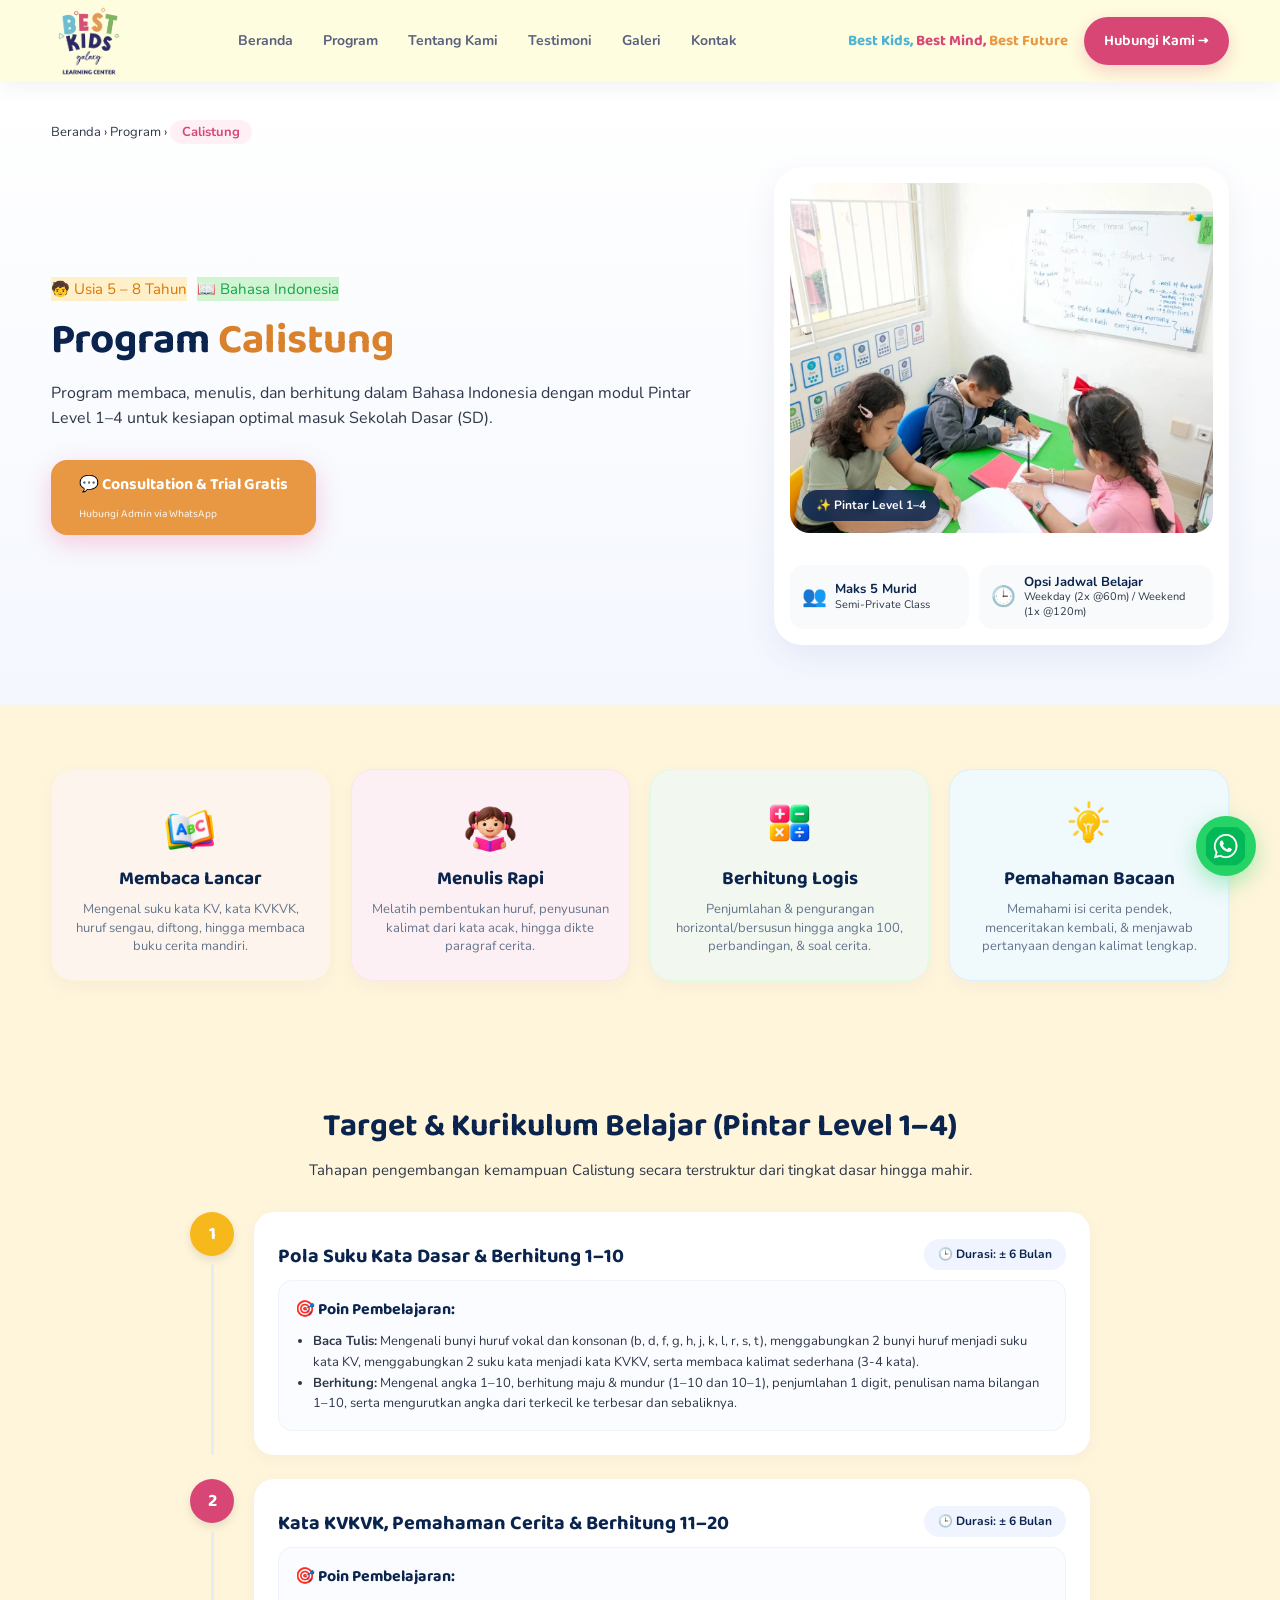
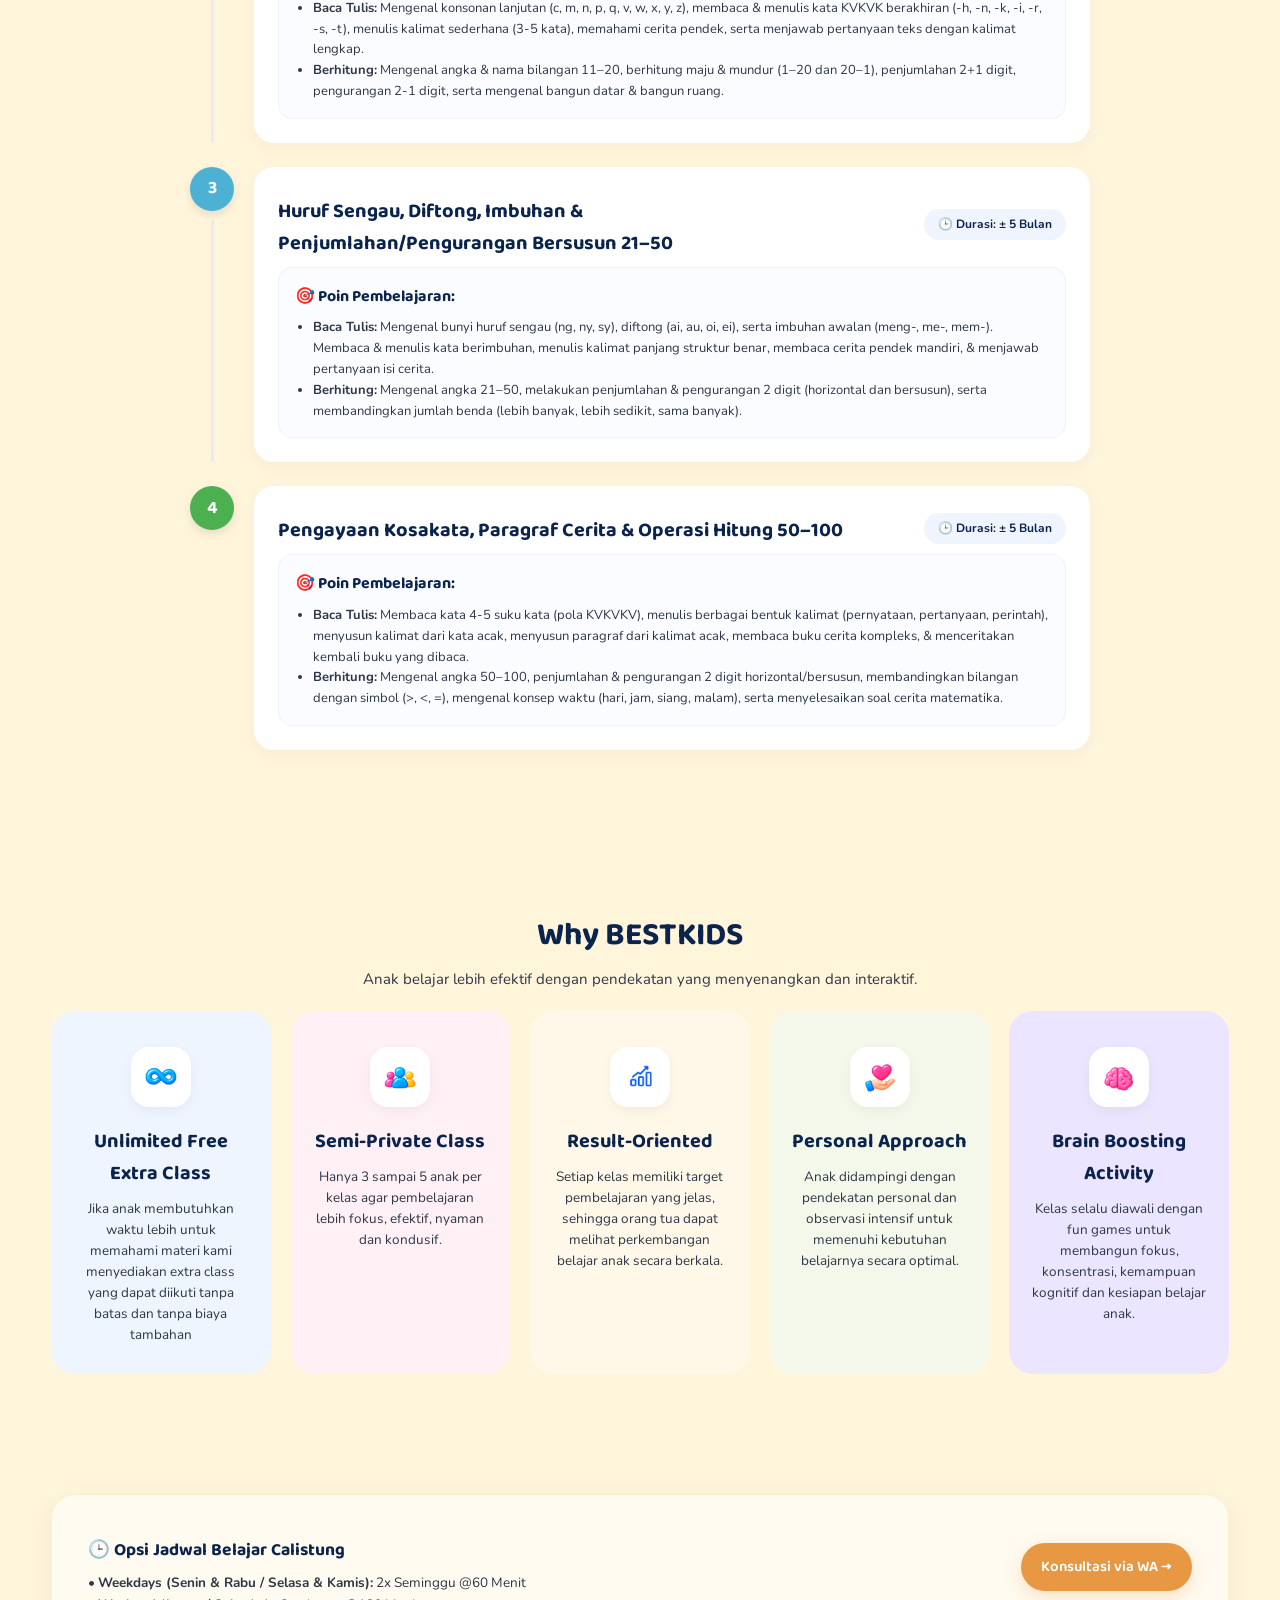
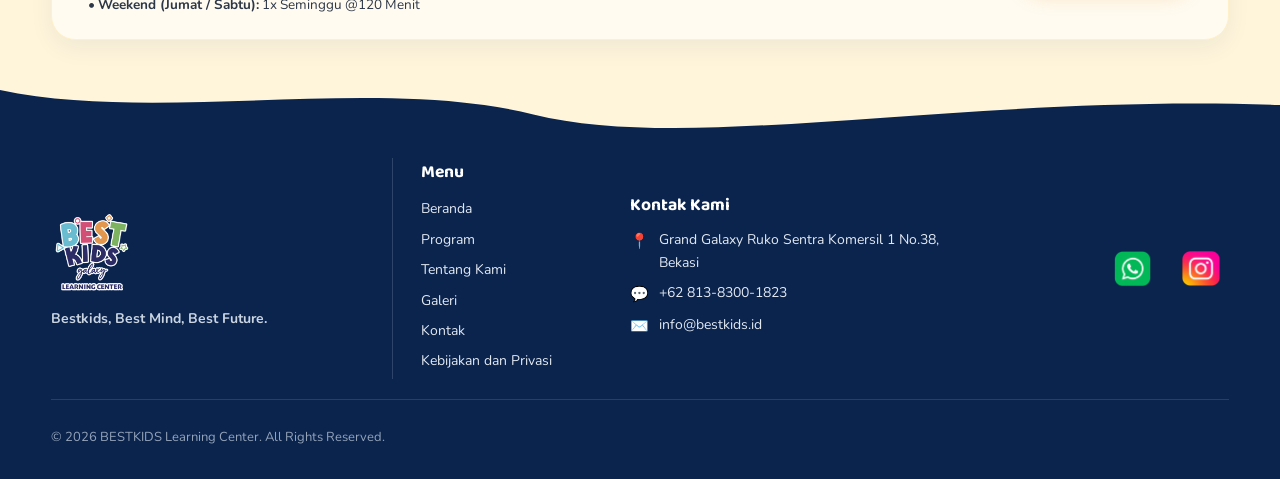
==== commit a6d3d664: "Melakukan revisi pada halaman detail- sensory, phonics, dan pre-math" ====
--- a/detail-calistung.html
+++ b/detail-calistung.html
@@ -4,6 +4,7 @@
   <meta charset="utf-8">
   <meta name="viewport" content="width=device-width, initial-scale=1">
   <title>Program Calistung (5–8 Tahun) — BESTKIDS</title>
+  <link rel="icon" type="image/png" href="assets\logo_footer.png">
   
   <link rel="preconnect" href="https://fonts.googleapis.com">
   <link rel="preconnect" href="https://fonts.gstatic.com" crossorigin>
@@ -221,50 +222,14 @@
       </div>
     </section>
 
-    <!-- SECTION METODE BELAJAR KAMI -->
+    <!-- SECTION WHY BESTKIDS -->
     <section class="container section">
       <div class="section-header text-center">
-        <h2> Keunggulan &amp; Metode Belajar <span class="navy-title">Kami</span> </h2>
-        <p>Anak belajar lebih efektif dengan pendekatan yang menyenangkan, bebas screen time, dan berorientasi hasil.</p>
-      </div>
-
-      <div class="method-grid-4">
-        <!-- Card 1: Hands-On Materials -->
-        <div class="method-card bg-blue-light">
-          <div class="method-icon-wrap">
-            <img src="assets/hands-on materials.png" alt="Hands-On Materials">
-          </div>
-          <h3>Hands-On Materials</h3>
-          <p>Menggunakan media peraga fisik &amp; kartu baca agar anak paham konsep tanpa menghafal buta.</p>
-        </div>
-
-        <!-- Card 2: Fun & Engaging Activities -->
-        <div class="method-card bg-pink-light">
-          <div class="method-icon-wrap">
-            <img src="assets/fun&engagingactivities.png" alt="Brain Boosting Activity">
-          </div>
-          <h3>Brain Boosting Activity</h3>
-          <p>Sesi diawali permainan fokus dan kognitif untuk membangun konsentrasi anak sebelum belajar.</p>
-        </div>
-
-        <!-- Card 3: Personal Approach -->
-        <div class="method-card bg-yellow-light">
-          <div class="method-icon-wrap">
-            <img src="assets/personal_aproach.png" alt="Personal Approach">
-          </div>
-          <h3>Personal Approach</h3>
-          <p>Pendekatan personal sesuai ritme anak dengan pemantauan progress berkala via Mobile App.</p>
-        </div>
-
-        <!-- Card 4: Result-Oriented -->
-        <div class="method-card bg-green-light">
-          <div class="method-icon-wrap">
-            <img src="assets/resault_oriented.png" alt="Unlimited Free Extra Class">
-          </div>
-          <h3>Unlimited Extra Class</h3>
-          <p>Fasilitas kelas tambahan gratis (45 mnt/sesi) jika anak membutuhkan bimbingan ekstra.</p>
-        </div>
-      </div>
+        <h2> Why <span class="navy-title">BESTKIDS</span> </h2>
+        <p>Anak belajar lebih efektif dengan pendekatan yang menyenangkan dan interaktif.</p>
+      </div>
+
+      <div class="why-choose-grid" id="keunggulanGrid"></div>
     </section>
 
     <!-- BANNER JADWAL BELAJAR -->
@@ -293,6 +258,8 @@
     <span class="wa-float-label">Chat Kami</span>
   </a>
 
+  <script src="js/data.js"></script>
+  <script src="js/render.js"></script>
   <script src="js/script.js"></script>
   <script>
     Promise.all([
--- a/css/components.css
+++ b/css/components.css
@@ -364,3 +364,155 @@
 }
 
 
+/* ==========================================================================
+   SECTION KENAPA MEMILIH BEST KIDS (5-CARD PASTEL GRID)
+   ========================================================================== */
+.why-choose-grid {
+  display: grid;
+  grid-template-columns: repeat(5, 1fr);
+  gap: 20px;
+}
+
+.why-choose-card {
+  border-radius: 24px;
+  padding: 36px 20px 28px;
+  text-align: center;
+  display: flex;
+  flex-direction: column;
+  align-items: center;
+  transition: transform 0.2s ease, box-shadow 0.2s ease;
+}
+
+.why-choose-card:hover {
+  transform: translateY(-4px);
+  box-shadow: 0 10px 24px rgba(10, 36, 78, 0.06);
+}
+
+/* Warna Latar Pastel Persis Gambar Acuan */
+.card-blue {
+  background-color: #EEF5FF;
+}
+
+.card-pink {
+  background-color: #FFF0F5;
+}
+
+.card-yellow {
+  background-color: #fff8e9;
+}
+
+.card-green {
+  background-color: #F3F8EA;
+}
+
+.card-purple {
+  background-color: #EBE5FF;
+}
+
+/* Frame Ikon di Tengah Kartu */
+.why-icon-wrapper {
+  width: 60px;
+  height: 60px;
+  border-radius: 18px;
+  background: #FFFFFF;
+  display: flex;
+  align-items: center;
+  justify-content: center;
+  font-size: 28px;
+  margin-bottom: 18px;
+  box-shadow: 0 4px 12px rgba(0, 0, 0, 0.05);
+}
+
+.why-choose-card h3 {
+  font-family: "Baloo 2", cursive, sans-serif;
+  font-size: 20px;
+  font-weight: 700;
+  color: var(--navy);
+  margin: 0 0 10px 0;
+}
+
+.why-choose-card p {
+  font-size: 13.5px;
+  color: var(--muted);
+  line-height: 1.55;
+  margin: 0;
+}
+
+@media (max-width: 992px) {
+  /* Responsif Layar Tablet dan HP */
+  .why-choose-grid {
+    grid-template-columns: repeat(3, 1fr);
+  }
+}
+
+@media (max-width: 576px) {
+  .why-choose-grid {
+    grid-template-columns: 1fr;
+  }
+}
+
+/* ==========================================================================
+   HARGA PROMO (harga normal dicoret + harga promo)
+   Tempel di bagian paling bawah css/components.css
+   supaya bisa dipakai di kartu program maupun halaman detail.
+   ========================================================================== */
+
+/* Pembungkus: harga coret di atas, harga promo di bawah */
+.price-wrap {
+  display: flex;
+  flex-direction: column;
+  line-height: 1.25;
+}
+
+/* Harga normal yang dicoret */
+.price-old {
+  font-size: 10.5px;
+  font-weight: 600;
+  color: #94A3B8;
+  text-decoration: line-through;
+  text-decoration-thickness: 1.5px;
+}
+
+/* .price-text (harga promo) warnanya sudah diatur di program.css:
+   color: #E11D48; font-weight: 700;  — tidak perlu diubah. */
+
+.card-meta-row .meta-item:last-child {
+  justify-content: flex-end;
+  text-align: right;
+}
+
+.card-meta-row .meta-item:last-child .price-wrap {
+  align-items: flex-end;
+}
+
+/* --------------------------------------------------------------------------
+   VERSI BESAR — untuk dipakai di halaman detail kelas
+   -------------------------------------------------------------------------- */
+.price-block {
+  display: flex;
+  align-items: baseline;
+  flex-wrap: wrap;
+  gap: 10px;
+}
+
+.price-block .price-old {
+  font-size: 16px;
+}
+
+.price-block .price-now {
+  font-size: 26px;
+  font-weight: 800;
+  color: #E11D48;
+  font-family: "Baloo 2", cursive, sans-serif;
+}
+
+/* Label kecil "Promo" di sebelah harga */
+.price-badge {
+  display: inline-block;
+  background: #FFE4EC;
+  color: #E11D48;
+  font-size: 11px;
+  font-weight: 700;
+  padding: 3px 10px;
+  border-radius: 999px;
+}
--- a/css/detail.css
+++ b/css/detail.css
@@ -268,16 +268,22 @@
 }
 
 /* ==========================================================================
-   SECTION FOKUS & METODOLOGI (4 KARTU HORIZONTAL)
+   FLEXIBLE CENTERED GRID (POLA RESPONTIF 5 & 6 KARTU)
    ========================================================================== */
-.focus-grid-4 {
-  display: grid;
-  grid-template-columns: repeat(4, 1fr);
+.focus-grid-4, 
+.focus-grid-5, 
+.focus-grid-flex {
+  display: flex;
+  flex-wrap: wrap;
+  justify-content: center; /* Menjaga baris terakhir yang tersisa berada di tengah */
   gap: 20px;
-  margin-top: 20px;
-}
-
+  margin-top: 24px;
+}
+
+/* 1. LAYAR FULL DESKTOP (> 1200px): Semua Kartu 1 Baris Penuh */
 .focus-card {
+  flex: 1 1 0px; /* Lebar otomatis terbagi rata sesuai jumlah kartu (1 baris penuh) */
+  min-width: 170px;
   border-radius: 22px;
   padding: 28px 20px 24px;
   text-align: center;
@@ -286,11 +292,73 @@
   align-items: center;
   box-shadow: 0 6px 18px rgba(43, 58, 122, 0.04);
   transition: transform 0.2s ease, box-shadow 0.2s ease;
+  
+  box-sizing: border-box;
 }
 
 .focus-card:hover {
   transform: translateY(-4px);
   box-shadow: 0 10px 24px rgba(43, 58, 122, 0.08);
+}
+
+.focus-card p {
+  margin-top: auto;
+}
+
+/* ==========================================================================
+   BREAKPOINT RESPONSIONAL BERDASARKAN JUMLAH KARTU
+   ========================================================================== */
+
+/* 2. LAYAR LAPTOP / TABLET LANDSCAPE (< 1200px) */
+@media (max-width: 1200px) {
+  /* Khusus Jika Ada 5 Kartu -> 3 Di Atas, 2 Di Bawah (Tengah) */
+  .focus-grid-5 .focus-card {
+    flex: 0 0 calc(33.333% - 14px);
+    max-width: calc(33.333% - 14px);
+  }
+
+  /* Khusus Jika Ada 6 Kartu -> 4 Di Atas, 2 Di Bawah (Tengah) */
+  .focus-grid-4 .focus-card,
+  .focus-grid-flex .focus-card {
+    flex: 0 0 calc(25% - 15px);
+    max-width: calc(25% - 15px);
+  }
+}
+
+/* 3. LAYAR TABLET PORTRAIT (< 900px) */
+@media (max-width: 900px) {
+  /* 5 Kartu -> Tetap 3 di atas, 2 di bawah */
+  .focus-grid-5 .focus-card {
+    flex: 0 0 calc(33.333% - 14px);
+    max-width: calc(33.333% - 14px);
+  }
+
+  /* 6 Kartu -> Menjadi 3 Di Atas, 3 Di Bawah */
+  .focus-grid-4 .focus-card,
+  .focus-grid-flex .focus-card {
+    flex: 0 0 calc(33.333% - 14px);
+    max-width: calc(33.333% - 14px);
+  }
+}
+
+/* 4. LAYAR MOBILE SEDANG (< 700px): 2 Kolom Rata Tengah */
+@media (max-width: 700px) {
+  .focus-grid-5 .focus-card,
+  .focus-grid-4 .focus-card,
+  .focus-grid-flex .focus-card {
+    flex: 0 0 calc(50% - 10px);
+    max-width: calc(50% - 10px);
+  }
+}
+
+/* 5. LAYAR MOBILE KECIL (< 480px): 1 Kolom Full */
+@media (max-width: 480px) {
+  .focus-grid-5 .focus-card,
+  .focus-grid-4 .focus-card,
+  .focus-grid-flex .focus-card {
+    flex: 0 0 100%;
+    max-width: 100%;
+  }
 }
 
 /* Pembungkus Ikon */
@@ -413,63 +481,27 @@
 }
 
 /* ==========================================================================
-   SECTION METODE BELAJAR KAMI (4 PILAR CARDS)
+   PENYESUAIAN JARAK TIMELINE CARD
    ========================================================================== */
-.method-grid-4 {
-  display: grid;
-  grid-template-columns: repeat(4, 1fr);
-  gap: 20px;
-  margin-top: 32px;
-}
-
-.method-card:hover {
-  transform: translateY(-4px);
-  box-shadow: 0 10px 28px rgba(43, 58, 122, 0.08);
-}
-
-.method-icon-wrap {
-  width: 64px;
-  height: 64px;
-  margin-bottom: 16px;
-  display: flex;
-  align-items: center;
-  justify-content: center;
-}
-
-.method-icon-wrap img {
-  width: 100%;
-  height: 100%;
-  object-fit: contain;
-}
-
-.method-card h3 {
-  font-family: "Baloo 2", cursive, sans-serif;
-  font-size: 20px;
-  color: var(--navy);
-  margin: 0 0 10px;
-  line-height: 1.2;
-}
-
-.method-card p {
-  font-size: 13.5px;
-  color: #64748B;
-  line-height: 1.45;
-  margin: 0;
-}
-
-@media (max-width: 980px) {
-  /* Responsive Grid */
-  .method-grid-4 {
-    grid-template-columns: repeat(2, 1fr);
-    gap: 18px;
-  }
-}
-
-@media (max-width: 540px) {
-  .method-grid-4 {
-    grid-template-columns: 1fr;
-    gap: 16px;
-  }
+
+/* 1. Kurangi padding bawah pada header kartu */
+.timeline-card-header {
+  padding-bottom: 4px; /* Sebelumnya default 12px */
+}
+
+/* 2. Perkecil jarak kelas utility margin-top-12 */
+.margin-top-12 {
+  margin-top: 4px !important; /* Diperkecil dari 12px menjadi 6px */
+}
+
+/* 3. Kurangi padding dalam learning-box agar lebih ringkas */
+.learning-box {
+  padding: 10px 14px; /* Sebelumnya 16px */
+}
+
+/* 4. Kurangi jarak judul h4 ke daftar list (ul) di dalamnya */
+.learning-box h4 {
+  margin: 0 0 4px; /* Sebelumnya margin-bottom 8px */
 }
 
 .duration-pill {
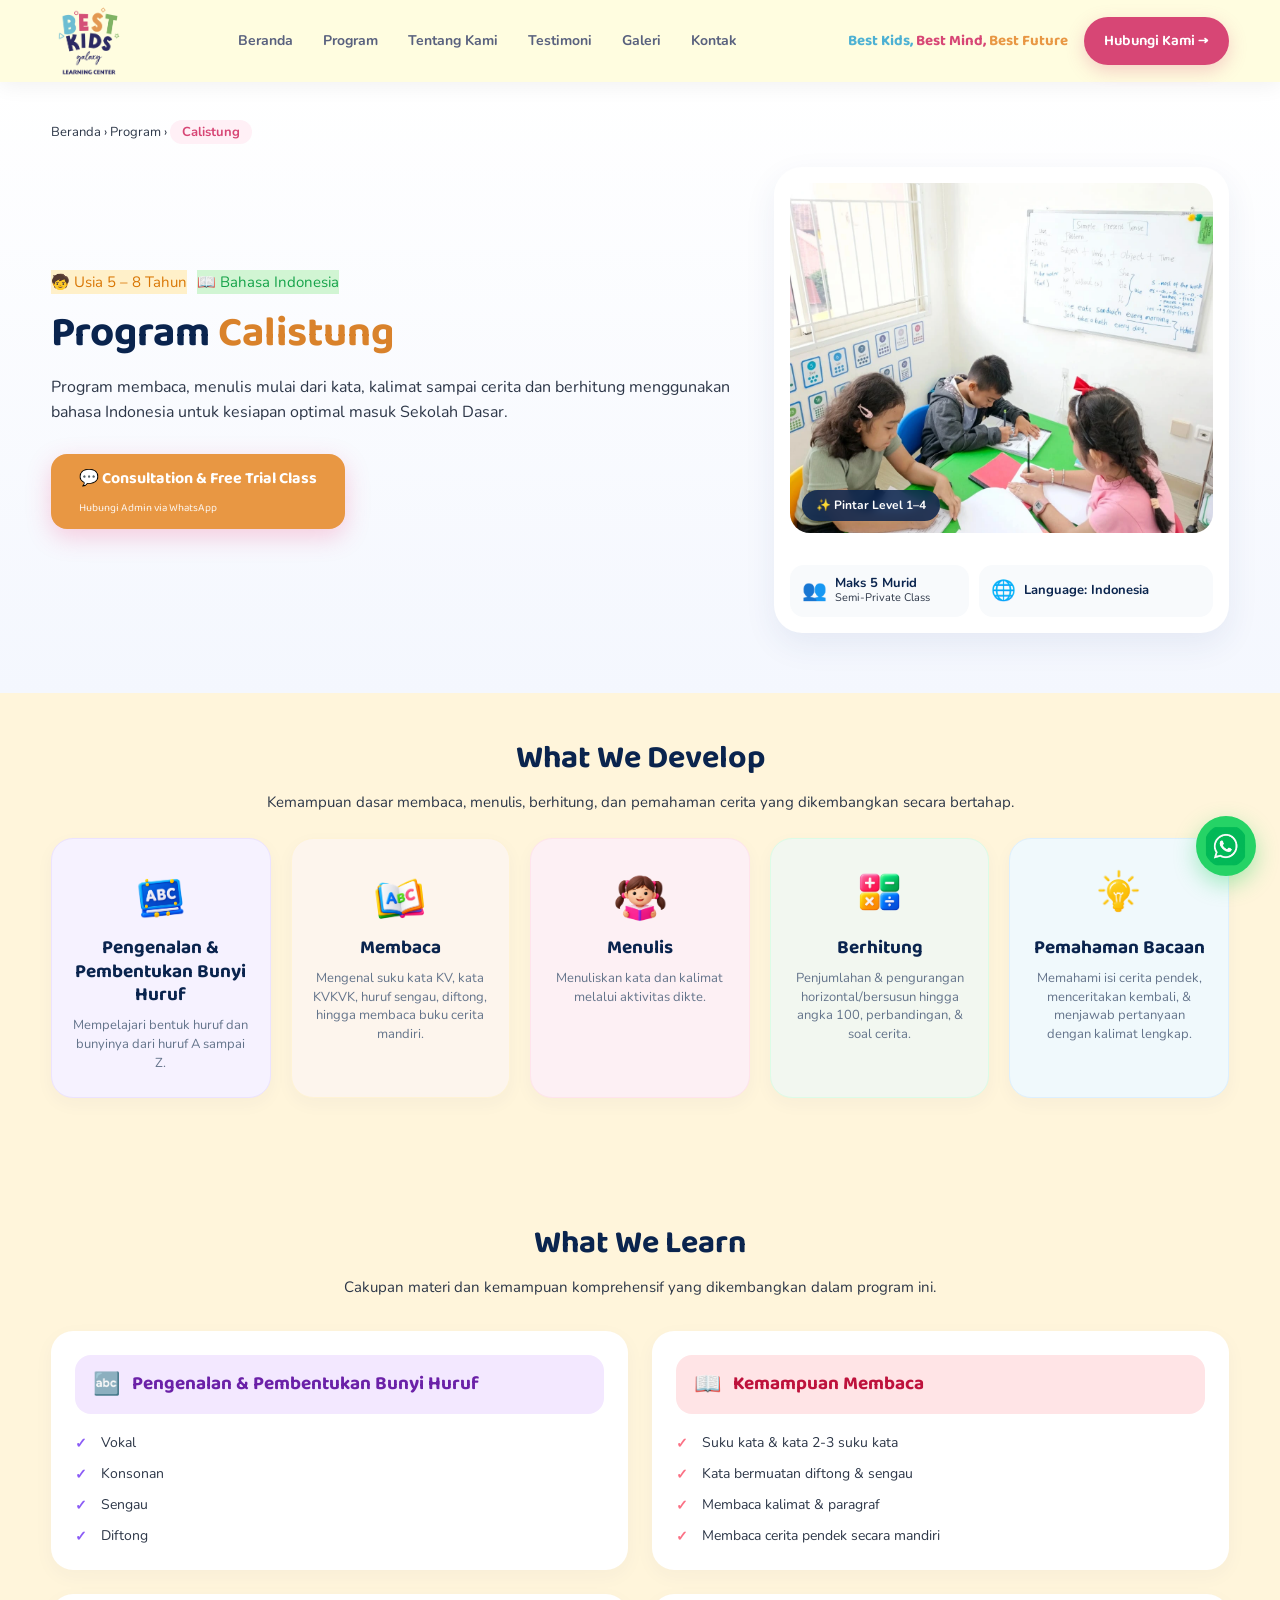
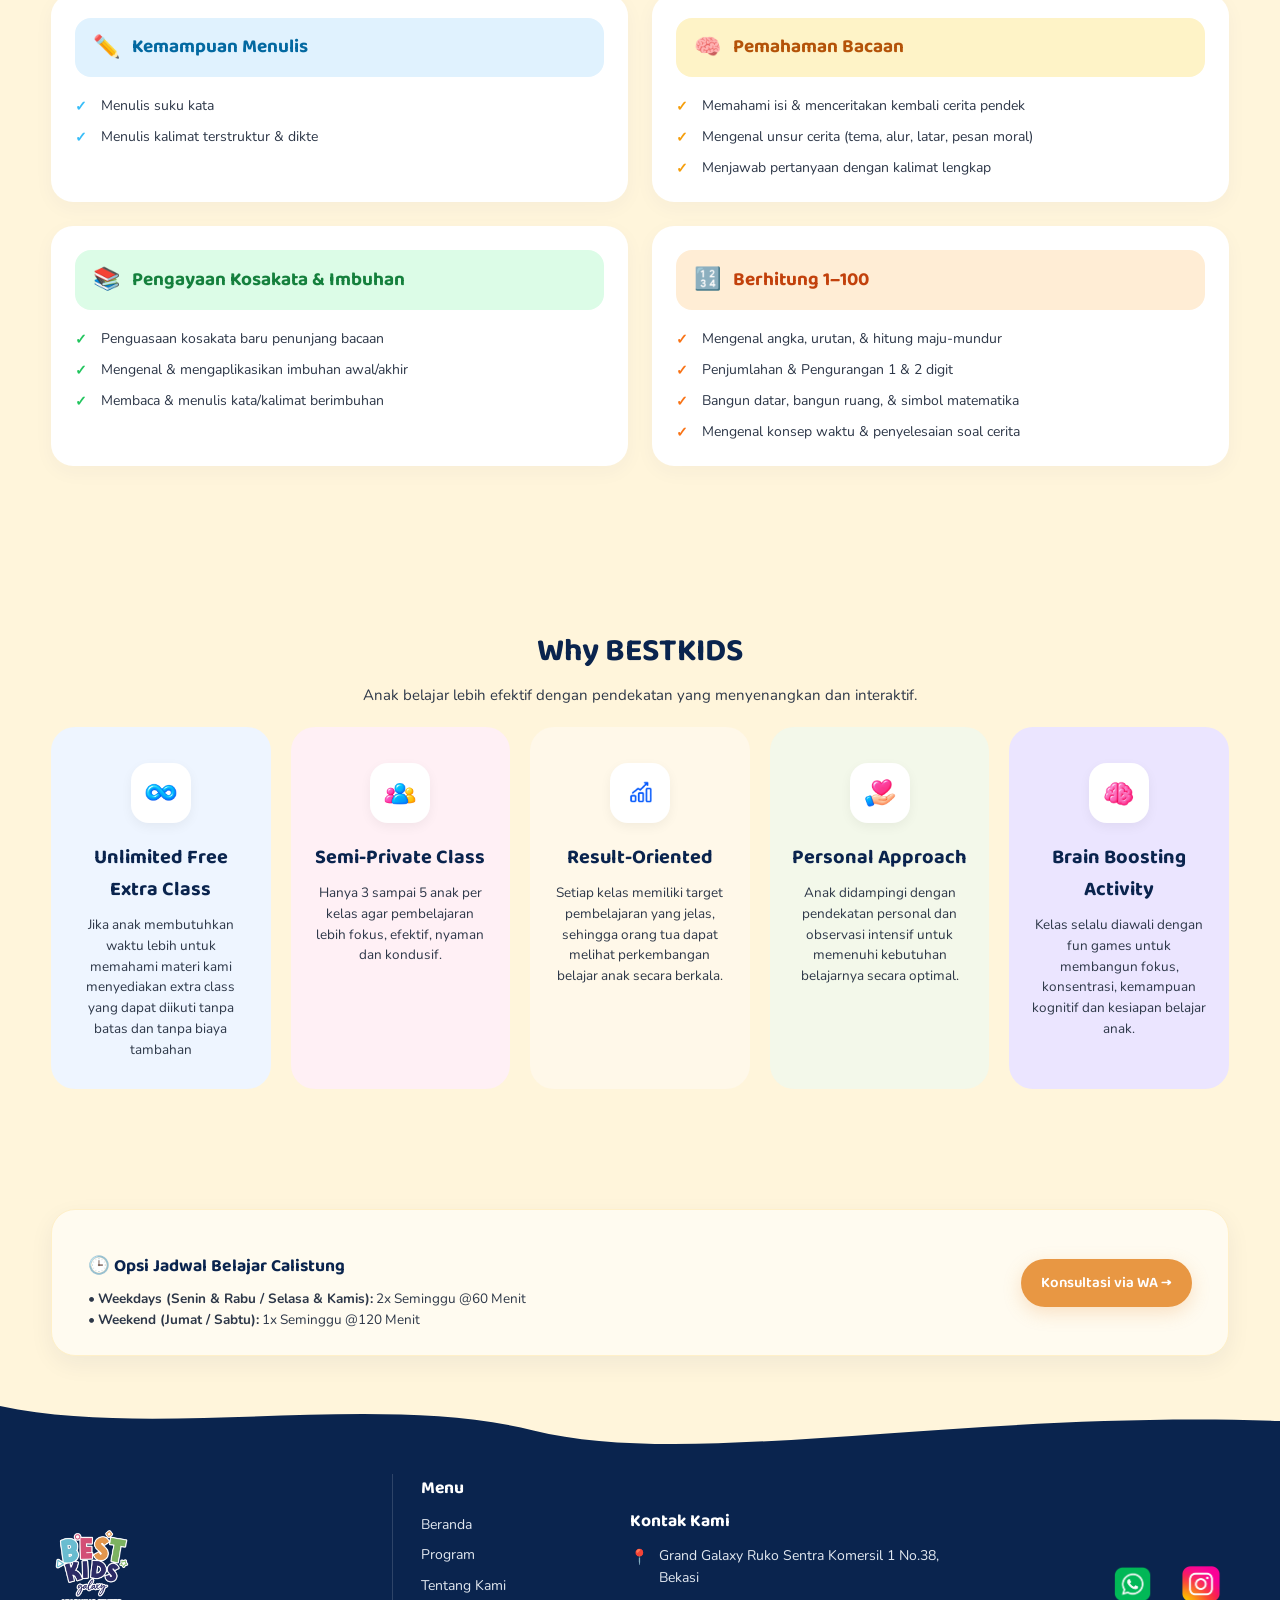
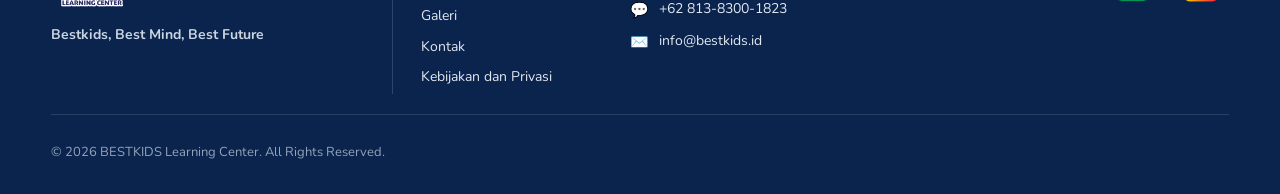
==== commit 116071e3: "Melakukan revisi pada halaman detail kelas" ====
--- a/detail-calistung.html
+++ b/detail-calistung.html
@@ -41,12 +41,12 @@
             </h1>
             
             <p class="page-lead hero-desc">
-              Program membaca, menulis, dan berhitung dalam Bahasa Indonesia dengan modul Pintar Level 1–4 untuk kesiapan optimal masuk Sekolah Dasar (SD).
+              Program membaca, menulis mulai dari kata, kalimat sampai cerita dan berhitung menggunakan bahasa Indonesia untuk kesiapan optimal masuk Sekolah Dasar.
             </p>
 
             <div class="hero-action-group">
               <a href="kontak.html" class="btn btn-yellow btn-hero-cta" style="color:#7A4A00;">
-                <span>💬 Consultation &amp; Trial Gratis</span>
+                <span>💬 Consultation & Free Trial Class</span>
                 <small>Hubungi Admin via WhatsApp</small>
               </a>
             </div>
@@ -67,10 +67,9 @@
                 </div>
               </div>
               <div class="qstat-item">
-                <span class="qstat-icon">🕒</span>
+                <span class="qstat-icon">🌐</span>
                 <div>
-                  <strong>Opsi Jadwal Belajar</strong>
-                  <small>Weekday (2x @60m) / Weekend (1x @120m)</small>
+                  <strong>Language: Indonesia</strong>
                 </div>
               </div>
             </div>
@@ -79,33 +78,51 @@
       </div>
     </section>
 
-    <!-- SECTION FOKUS & METODOLOGI PEMBELAJARAN (4 PILAR) -->
+    <!-- SECTION WHAT WE DEVELOP -->
     <section class="container section-sm">
-      <div class="focus-grid-4">
+      <div class="section-header text-center margin-bottom-md">
+        <h2>What We Develop</h2>
+        <p>Kemampuan dasar membaca, menulis, berhitung, dan pemahaman cerita yang dikembangkan secara bertahap.</p>
+      </div>
+
+      <div class="focus-grid-5">
+        <!-- Pilar 1: Pengenalan dan Pembentukan Bunyi Huruf -->
+        <div class="focus-card bg-purple-light">
+          <div class="focus-icon-wrap">
+            <img src="assets/program_phonics.png" alt="Pengenalan dan Pembentukan Bunyi Huruf">
+          </div>
+          <h3>Pengenalan &amp; Pembentukan Bunyi Huruf</h3>
+          <p>Mempelajari bentuk huruf dan bunyinya dari huruf A sampai Z.</p>
+        </div>
+
+        <!-- Pilar 2: Membaca -->
         <div class="focus-card bg-yellow-light">
           <div class="focus-icon-wrap">
-            <img src="assets/program_calistung.png" alt="Membaca Lancar">
-          </div>
-          <h3>Membaca Lancar</h3>
+            <img src="assets/program_calistung.png" alt="Membaca">
+          </div>
+          <h3>Membaca</h3>
           <p>Mengenal suku kata KV, kata KVKVK, huruf sengau, diftong, hingga membaca buku cerita mandiri.</p>
         </div>
 
+        <!-- Pilar 3: Menulis -->
         <div class="focus-card bg-pink-light">
           <div class="focus-icon-wrap">
-            <img src="assets/program_sensory_phonics.png" alt="Menulis Rapi">
-          </div>
-          <h3>Menulis Rapi</h3>
-          <p>Melatih pembentukan huruf, penyusunan kalimat dari kata acak, hingga dikte paragraf cerita.</p>
-        </div>
-
+            <img src="assets/program_sensory_phonics.png" alt="Menulis">
+          </div>
+          <h3>Menulis</h3>
+          <p>Menuliskan kata dan kalimat melalui aktivitas dikte.</p>
+        </div>
+
+        <!-- Pilar 4: Berhitung -->
         <div class="focus-card bg-green-light">
           <div class="focus-icon-wrap">
-            <img src="assets/program_pre_math.png" alt="Berhitung Logis">
-          </div>
-          <h3>Berhitung Logis</h3>
+            <img src="assets/program_pre_math.png" alt="Berhitung">
+          </div>
+          <h3>Berhitung</h3>
           <p>Penjumlahan &amp; pengurangan horizontal/bersusun hingga angka 100, perbandingan, &amp; soal cerita.</p>
         </div>
 
+        <!-- Pilar 5: Pemahaman Bacaan -->
         <div class="focus-card bg-blue-light">
           <div class="focus-icon-wrap">
             <img src="assets/idea.png" alt="Pemahaman Bacaan">
@@ -116,108 +133,92 @@
       </div>
     </section>
 
-    <!-- SECTION TIMELINE PERJALANAN BELAJAR -->
+    <!-- SECTION WHAT WE LEARN (CLEAN HEADER CARDS) -->
     <section class="container section">
       <div class="section-header text-center">
-        <h2> Target &amp; Kurikulum Belajar <span class="navy-title">(Pintar Level 1–4)</span> </h2>
-        <p>Tahapan pengembangan kemampuan Calistung secara terstruktur dari tingkat dasar hingga mahir.</p>
-      </div>
-
-      <div class="timeline-stepper-wrapper">
-        <!-- Pintar 1 -->
-        <div class="timeline-step-item">
-          <div class="timeline-badge-col">
-            <div class="timeline-circle badge-bg-yellow">1</div>
-            <div class="timeline-connector-line"></div>
-          </div>
-          <div class="timeline-content-card">
-            <div class="timeline-card-header">
-              <div>
-                <span class="gallery-tag tag-yellow">Pintar 1</span>
-                <h3>Pola Suku Kata Dasar &amp; Berhitung 1–10</h3>
-              </div>
-              <span class="duration-pill">🕒 Durasi: ± 6 Bulan</span>
-            </div>
-            <div class="learning-box margin-top-12">
-              <h4>🎯 Poin Pembelajaran:</h4>
-              <ul>
-                <li><strong>Baca Tulis:</strong> Mengenali bunyi huruf vokal dan konsonan (b, d, f, g, h, j, k, l, r, s, t), menggabungkan 2 bunyi huruf menjadi suku kata KV, menggabungkan 2 suku kata menjadi kata KVKV, serta membaca kalimat sederhana (3-4 kata).</li>
-                <li><strong>Berhitung:</strong> Mengenal angka 1–10, berhitung maju &amp; mundur (1–10 dan 10–1), penjumlahan 1 digit, penulisan nama bilangan 1–10, serta mengurutkan angka dari terkecil ke terbesar dan sebaliknya.</li>
-              </ul>
-            </div>
-          </div>
-        </div>
-
-        <!-- Pintar 2 -->
-        <div class="timeline-step-item">
-          <div class="timeline-badge-col">
-            <div class="timeline-circle badge-bg-pink">2</div>
-            <div class="timeline-connector-line"></div>
-          </div>
-          <div class="timeline-content-card">
-            <div class="timeline-card-header">
-              <div>
-                <span class="gallery-tag tag-pink">Pintar 2</span>
-                <h3>Kata KVKVK, Pemahaman Cerita &amp; Berhitung 11–20</h3>
-              </div>
-              <span class="duration-pill">🕒 Durasi: ± 6 Bulan</span>
-            </div>
-            <div class="learning-box margin-top-12">
-              <h4>🎯 Poin Pembelajaran:</h4>
-              <ul>
-                <li><strong>Baca Tulis:</strong> Mengenal konsonan lanjutan (c, m, n, p, q, v, w, x, y, z), membaca &amp; menulis kata KVKVK berakhiran (-h, -n, -k, -i, -r, -s, -t), menulis kalimat sederhana (3-5 kata), memahami cerita pendek, serta menjawab pertanyaan teks dengan kalimat lengkap.</li>
-                <li><strong>Berhitung:</strong> Mengenal angka &amp; nama bilangan 11–20, berhitung maju &amp; mundur (1–20 dan 20–1), penjumlahan 2+1 digit, pengurangan 2-1 digit, serta mengenal bangun datar &amp; bangun ruang.</li>
-              </ul>
-            </div>
-          </div>
-        </div>
-
-        <!-- Pintar 3 -->
-        <div class="timeline-step-item">
-          <div class="timeline-badge-col">
-            <div class="timeline-circle badge-bg-blue">3</div>
-            <div class="timeline-connector-line"></div>
-          </div>
-          <div class="timeline-content-card">
-            <div class="timeline-card-header">
-              <div>
-                <span class="gallery-tag tag-blue">Pintar 3</span>
-                <h3>Huruf Sengau, Diftong, Imbuhan &amp; <br> 
-                  Penjumlahan/Pengurangan Bersusun 21–50</h3>
-              </div>
-              <span class="duration-pill">🕒 Durasi: ± 5 Bulan</span>
-            </div>
-            <div class="learning-box margin-top-12">
-              <h4>🎯 Poin Pembelajaran:</h4>
-              <ul>
-                <li><strong>Baca Tulis:</strong> Mengenal bunyi huruf sengau (ng, ny, sy), diftong (ai, au, oi, ei), serta imbuhan awalan (meng-, me-, mem-). Membaca &amp; menulis kata berimbuhan, menulis kalimat panjang struktur benar, membaca cerita pendek mandiri, &amp; menjawab pertanyaan isi cerita.</li>
-                <li><strong>Berhitung:</strong> Mengenal angka 21–50, melakukan penjumlahan &amp; pengurangan 2 digit (horizontal dan bersusun), serta membandingkan jumlah benda (lebih banyak, lebih sedikit, sama banyak).</li>
-              </ul>
-            </div>
-          </div>
-        </div>
-
-        <!-- Pintar 4 -->
-        <div class="timeline-step-item">
-          <div class="timeline-badge-col">
-            <div class="timeline-circle badge-bg-green" style="color: #ffffff; font-weight: 700;">4</div>
-          </div>
-          <div class="timeline-content-card">
-            <div class="timeline-card-header">
-              <div>
-                <span class="gallery-tag tag-green">Pintar 4</span>
-                <h3>Pengayaan Kosakata, Paragraf Cerita &amp; Operasi Hitung 50–100</h3>
-              </div>
-              <span class="duration-pill">🕒 Durasi: ± 5 Bulan</span>
-            </div>
-            <div class="learning-box margin-top-12">
-              <h4>🎯 Poin Pembelajaran:</h4>
-              <ul>
-                <li><strong>Baca Tulis:</strong> Membaca kata 4-5 suku kata (pola KVKVKV), menulis berbagai bentuk kalimat (pernyataan, pertanyaan, perintah), menyusun kalimat dari kata acak, menyusun paragraf dari kalimat acak, membaca buku cerita kompleks, &amp; menceritakan kembali buku yang dibaca.</li>
-                <li><strong>Berhitung:</strong> Mengenal angka 50–100, penjumlahan &amp; pengurangan 2 digit horizontal/bersusun, membandingkan bilangan dengan simbol (&gt;, &lt;, =), mengenal konsep waktu (hari, jam, siang, malam), serta menyelesaikan soal cerita matematika.</li>
-              </ul>
-            </div>
-          </div>
+        <h2>What We Learn</h2>
+        <p>Cakupan materi dan kemampuan komprehensif yang dikembangkan dalam program ini.</p>
+      </div>
+
+      <div class="curriculum-grid-modern">
+        <!-- Card 1: Fonik -->
+        <div class="curriculum-card-clean">
+          <div class="card-header-pill bg-purple-soft">
+            <span class="pill-icon">🔤</span>
+            <h3>Pengenalan &amp; Pembentukan Bunyi Huruf</h3>
+          </div>
+          <ul class="clean-check-list list-purple">
+            <li>Vokal</li>
+            <li>Konsonan</li>
+            <li>Sengau</li>
+            <li>Diftong</li>
+          </ul>
+        </div>
+
+        <!-- Card 2: Membaca -->
+        <div class="curriculum-card-clean">
+          <div class="card-header-pill bg-pink-soft">
+            <span class="pill-icon">📖</span>
+            <h3>Kemampuan Membaca</h3>
+          </div>
+          <ul class="clean-check-list list-pink">
+            <li>Suku kata &amp; kata 2-3 suku kata</li>
+            <li>Kata bermuatan diftong &amp; sengau</li>
+            <li>Membaca kalimat &amp; paragraf</li>
+            <li>Membaca cerita pendek secara mandiri</li>
+          </ul>
+        </div>
+
+        <!-- Card 3: Menulis -->
+        <div class="curriculum-card-clean">
+          <div class="card-header-pill bg-blue-soft">
+            <span class="pill-icon">✏️</span>
+            <h3>Kemampuan Menulis</h3>
+          </div>
+          <ul class="clean-check-list list-blue">
+            <li>Menulis suku kata</li>
+            <li>Menulis kalimat terstruktur &amp; dikte</li>
+          </ul>
+        </div>
+
+        <!-- Card 4: Pemahaman Bacaan -->
+        <div class="curriculum-card-clean">
+          <div class="card-header-pill bg-yellow-soft">
+            <span class="pill-icon">🧠</span>
+            <h3>Pemahaman Bacaan</h3>
+          </div>
+          <ul class="clean-check-list list-yellow">
+            <li>Memahami isi &amp; menceritakan kembali cerita pendek</li>
+            <li>Mengenal unsur cerita (tema, alur, latar, pesan moral)</li>
+            <li>Menjawab pertanyaan dengan kalimat lengkap</li>
+          </ul>
+        </div>
+
+        <!-- Card 5: Kosakata -->
+        <div class="curriculum-card-clean">
+          <div class="card-header-pill bg-green-soft">
+            <span class="pill-icon">📚</span>
+            <h3>Pengayaan Kosakata &amp; Imbuhan</h3>
+          </div>
+          <ul class="clean-check-list list-green">
+            <li>Penguasaan kosakata baru penunjang bacaan</li>
+            <li>Mengenal &amp; mengaplikasikan imbuhan awal/akhir</li>
+            <li>Membaca &amp; menulis kata/kalimat berimbuhan</li>
+          </ul>
+        </div>
+
+        <!-- Card 6: Berhitung -->
+        <div class="curriculum-card-clean">
+          <div class="card-header-pill bg-coral-soft">
+            <span class="pill-icon">🔢</span>
+            <h3>Berhitung 1–100</h3>
+          </div>
+          <ul class="clean-check-list list-coral">
+            <li>Mengenal angka, urutan, &amp; hitung maju-mundur</li>
+            <li>Penjumlahan &amp; Pengurangan 1 &amp; 2 digit</li>
+            <li>Bangun datar, bangun ruang, &amp; simbol matematika</li>
+            <li>Mengenal konsep waktu &amp; penyelesaian soal cerita</li>
+          </ul>
         </div>
       </div>
     </section>
--- a/css/detail.css
+++ b/css/detail.css
@@ -533,6 +533,121 @@
   font-size: 13px;
   line-height: 1.6;
   color: var(--ink);
+}
+
+/* ==========================================================================
+   LAYOUT WHAT WE LEARN - CLEAN HEADER CARDS
+   ========================================================================== */
+.curriculum-grid-modern {
+  display: grid;
+  grid-template-columns: repeat(2, 1fr);
+  gap: 24px;
+  margin-top: 32px;
+}
+
+.curriculum-card-clean {
+  background: #FFFFFF;
+  border: 1px solid var(--line);
+  border-radius: 22px;
+  padding: 24px;
+  box-shadow: 0 6px 20px rgba(43, 58, 122, 0.04);
+  transition: transform 0.2s ease, box-shadow 0.2s ease;
+  display: flex;
+  flex-direction: column;
+}
+
+.curriculum-card-clean:hover {
+  transform: translateY(-3px);
+  box-shadow: var(--shadow);
+}
+
+/* Header Pill (Background Warna untuk Judul) */
+.card-header-pill {
+  display: flex;
+  align-items: center;
+  gap: 12px;
+  padding: 12px 18px;
+  border-radius: 16px;
+  margin-bottom: 18px;
+}
+
+.card-header-pill h3 {
+  font-family: "Baloo 2", cursive, sans-serif;
+  font-size: 19px;
+  margin: 0;
+  line-height: 1.2;
+}
+
+.pill-icon {
+  font-size: 22px;
+  flex-shrink: 0;
+}
+
+/* Warna Soft Pastel untuk Header */
+.bg-purple-soft { background: #F3E8FF; color: #6B21A8; }
+.bg-pink-soft   { background: #FFE4E6; color: #BE123C; }
+.bg-blue-soft   { background: #E0F2FE; color: #0369A1; }
+.bg-yellow-soft { background: #FEF3C7; color: #B45309; }
+.bg-green-soft  { background: #DCFCE7; color: #15803D; }
+.bg-coral-soft  { background: #FFEDD5; color: #C2410C; }
+
+/* Custom Check List */
+.clean-check-list {
+  list-style: none;
+  padding: 0;
+  margin: 0;
+  display: flex;
+  flex-direction: column;
+  gap: 10px;
+}
+
+.clean-check-list li {
+  position: relative;
+  padding-left: 26px;
+  font-size: 14px;
+  color: var(--ink);
+  line-height: 1.5;
+}
+
+.clean-check-list li::before {
+  content: "✓";
+  position: absolute;
+  left: 0;
+  top: 1px;
+  font-weight: 800;
+  font-size: 14px;
+}
+
+.list-purple li::before { color: #8B5CF6; }
+.list-pink li::before   { color: #FB7185; }
+.list-blue li::before   { color: #38BDF8; }
+.list-yellow li::before { color: #F59E0B; }
+.list-green li::before  { color: #22C55E; }
+.list-coral li::before  { color: #F97316; }
+
+/* Responsif Mobile & Tablet */
+@media (max-width: 860px) {
+  .curriculum-grid-modern {
+    grid-template-columns: 1fr;
+    gap: 16px;
+  }
+}
+
+/* Menempatkan kartu ganjil terakhir tepat di tengah 2-kolom grid */
+@media (min-width: 861px) {
+  .curriculum-card-clean.card-last-center {
+    grid-column: 1 / -1;
+    justify-self: center;
+    width: 100%;
+    max-width: 540px; /* Lebar simetris agar serasi dengan kartu lainnya */
+  }
+}
+
+/* Khusus Kartu Tunggal Agar Rapi di Tengah */
+.card-single-center {
+  max-width: 700px;
+  margin: 0 auto;
+  grid-column: 1 / -1; /* Mengisi posisi tengah jika berada dalam grid */
 }
 
 /* ==========================================================================
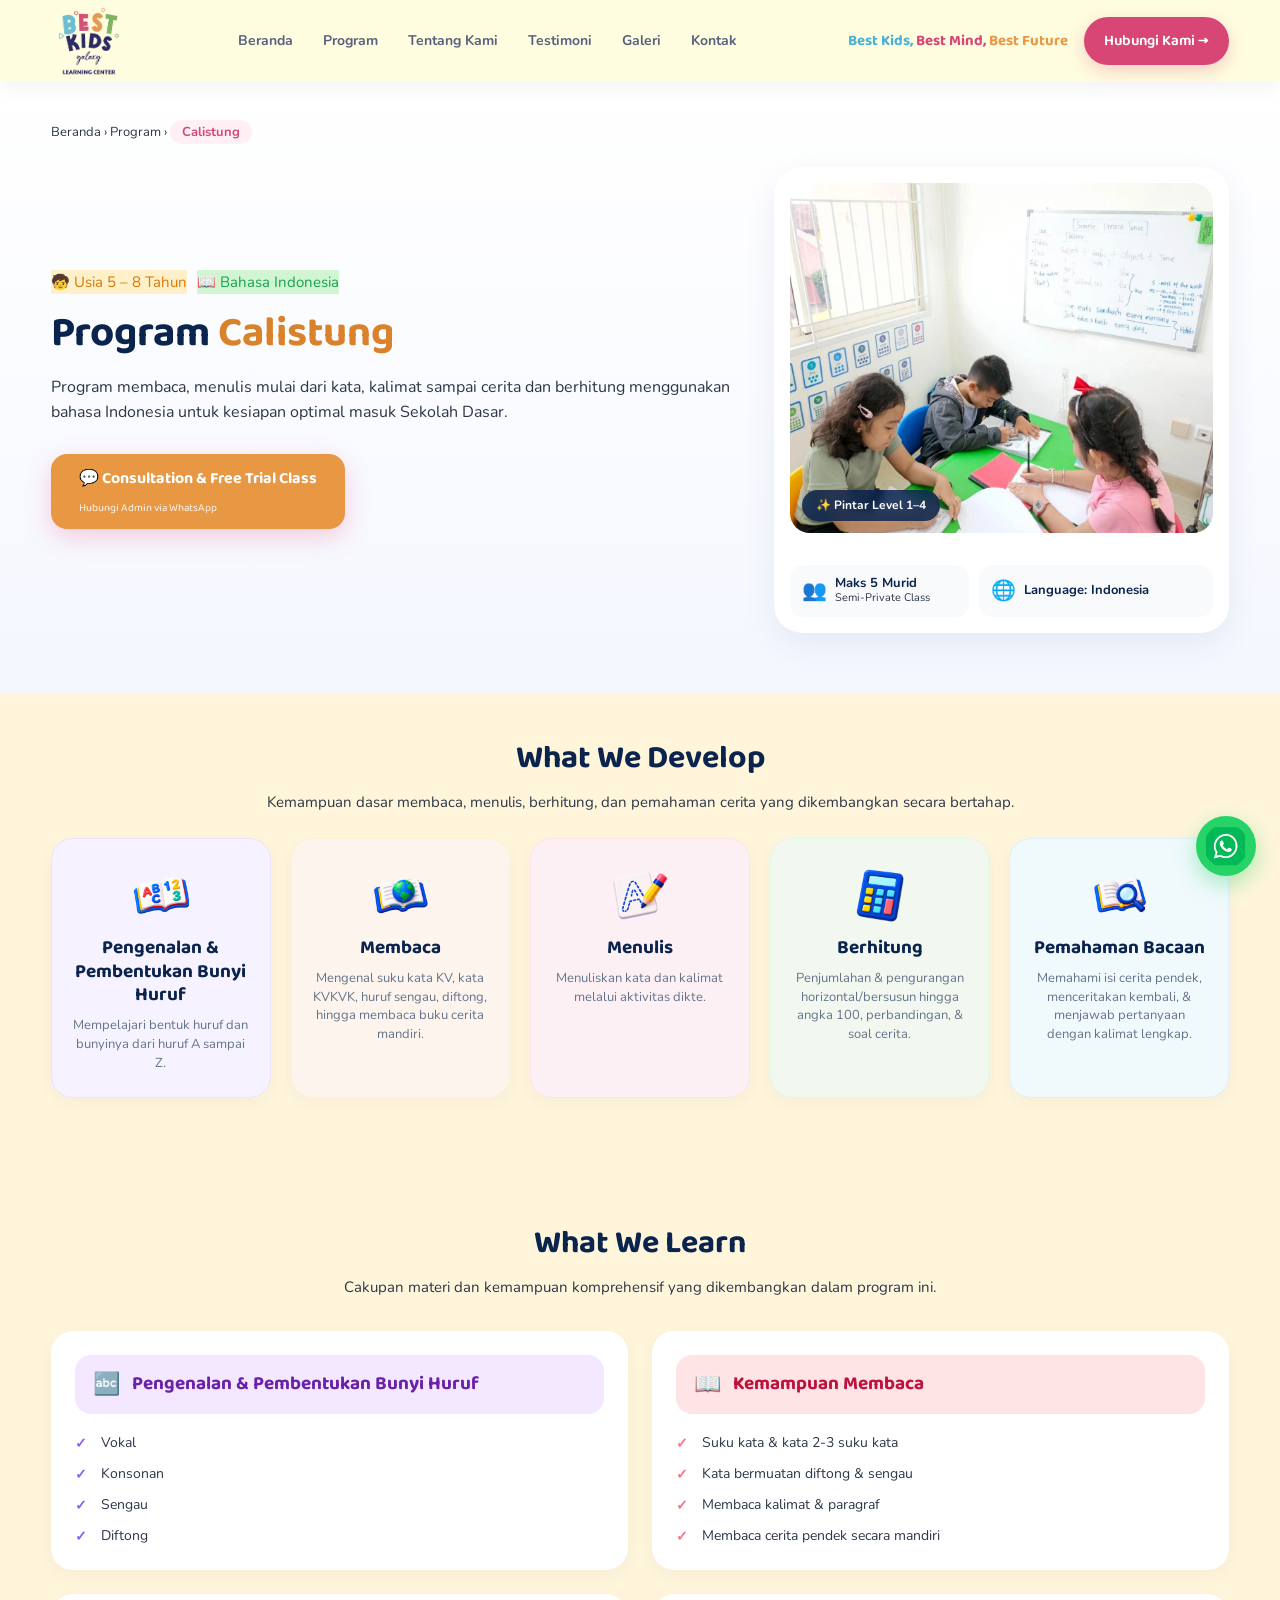
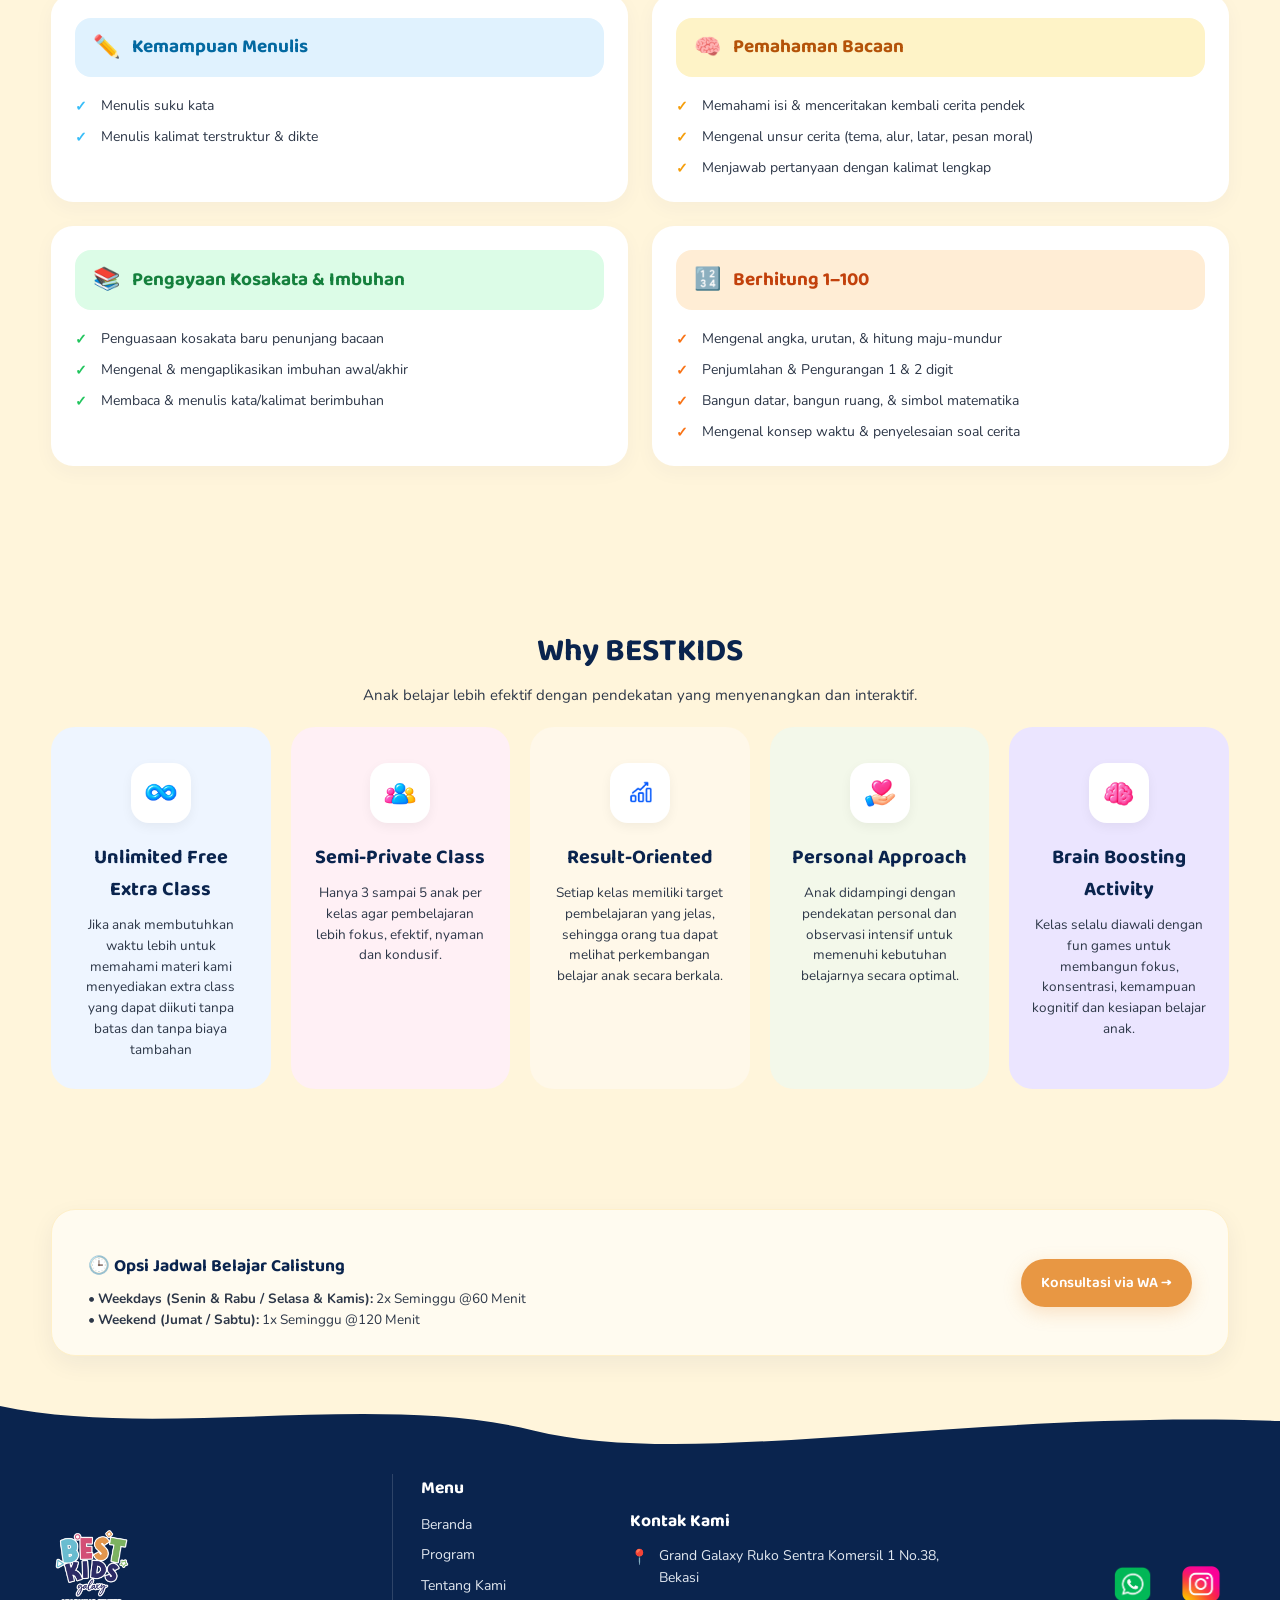
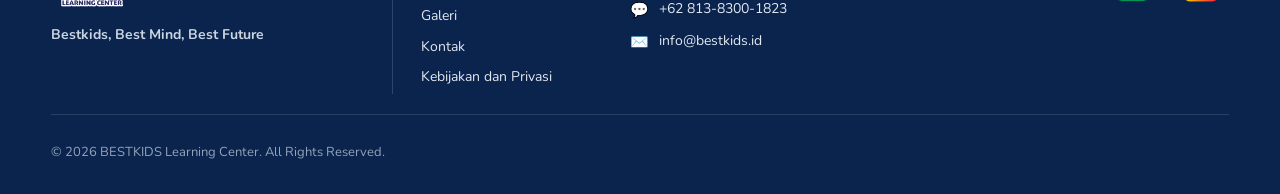
==== commit 271fb9d2: "menerapkan icon pada detail kelas" ====
--- a/detail-calistung.html
+++ b/detail-calistung.html
@@ -89,7 +89,7 @@
         <!-- Pilar 1: Pengenalan dan Pembentukan Bunyi Huruf -->
         <div class="focus-card bg-purple-light">
           <div class="focus-icon-wrap">
-            <img src="assets/program_phonics.png" alt="Pengenalan dan Pembentukan Bunyi Huruf">
+            <img src="assets\icon-program\pengenalan-pembentukan-bunyi-huruf.webp" alt="Pengenalan dan Pembentukan Bunyi Huruf">
           </div>
           <h3>Pengenalan &amp; Pembentukan Bunyi Huruf</h3>
           <p>Mempelajari bentuk huruf dan bunyinya dari huruf A sampai Z.</p>
@@ -98,7 +98,7 @@
         <!-- Pilar 2: Membaca -->
         <div class="focus-card bg-yellow-light">
           <div class="focus-icon-wrap">
-            <img src="assets/program_calistung.png" alt="Membaca">
+            <img src="assets\icon-program\membaca.webp" alt="Membaca">
           </div>
           <h3>Membaca</h3>
           <p>Mengenal suku kata KV, kata KVKVK, huruf sengau, diftong, hingga membaca buku cerita mandiri.</p>
@@ -107,7 +107,7 @@
         <!-- Pilar 3: Menulis -->
         <div class="focus-card bg-pink-light">
           <div class="focus-icon-wrap">
-            <img src="assets/program_sensory_phonics.png" alt="Menulis">
+            <img src="assets\icon-program\menulis.webp" alt="Menulis">
           </div>
           <h3>Menulis</h3>
           <p>Menuliskan kata dan kalimat melalui aktivitas dikte.</p>
@@ -116,7 +116,7 @@
         <!-- Pilar 4: Berhitung -->
         <div class="focus-card bg-green-light">
           <div class="focus-icon-wrap">
-            <img src="assets/program_pre_math.png" alt="Berhitung">
+            <img src="assets\icon-program\berhitung.webp" alt="Berhitung">
           </div>
           <h3>Berhitung</h3>
           <p>Penjumlahan &amp; pengurangan horizontal/bersusun hingga angka 100, perbandingan, &amp; soal cerita.</p>
@@ -125,7 +125,7 @@
         <!-- Pilar 5: Pemahaman Bacaan -->
         <div class="focus-card bg-blue-light">
           <div class="focus-icon-wrap">
-            <img src="assets/idea.png" alt="Pemahaman Bacaan">
+            <img src="assets\icon-program\pemahaman-bacaan.webp" alt="Pemahaman Bacaan">
           </div>
           <h3>Pemahaman Bacaan</h3>
           <p>Memahami isi cerita pendek, menceritakan kembali, &amp; menjawab pertanyaan dengan kalimat lengkap.</p>
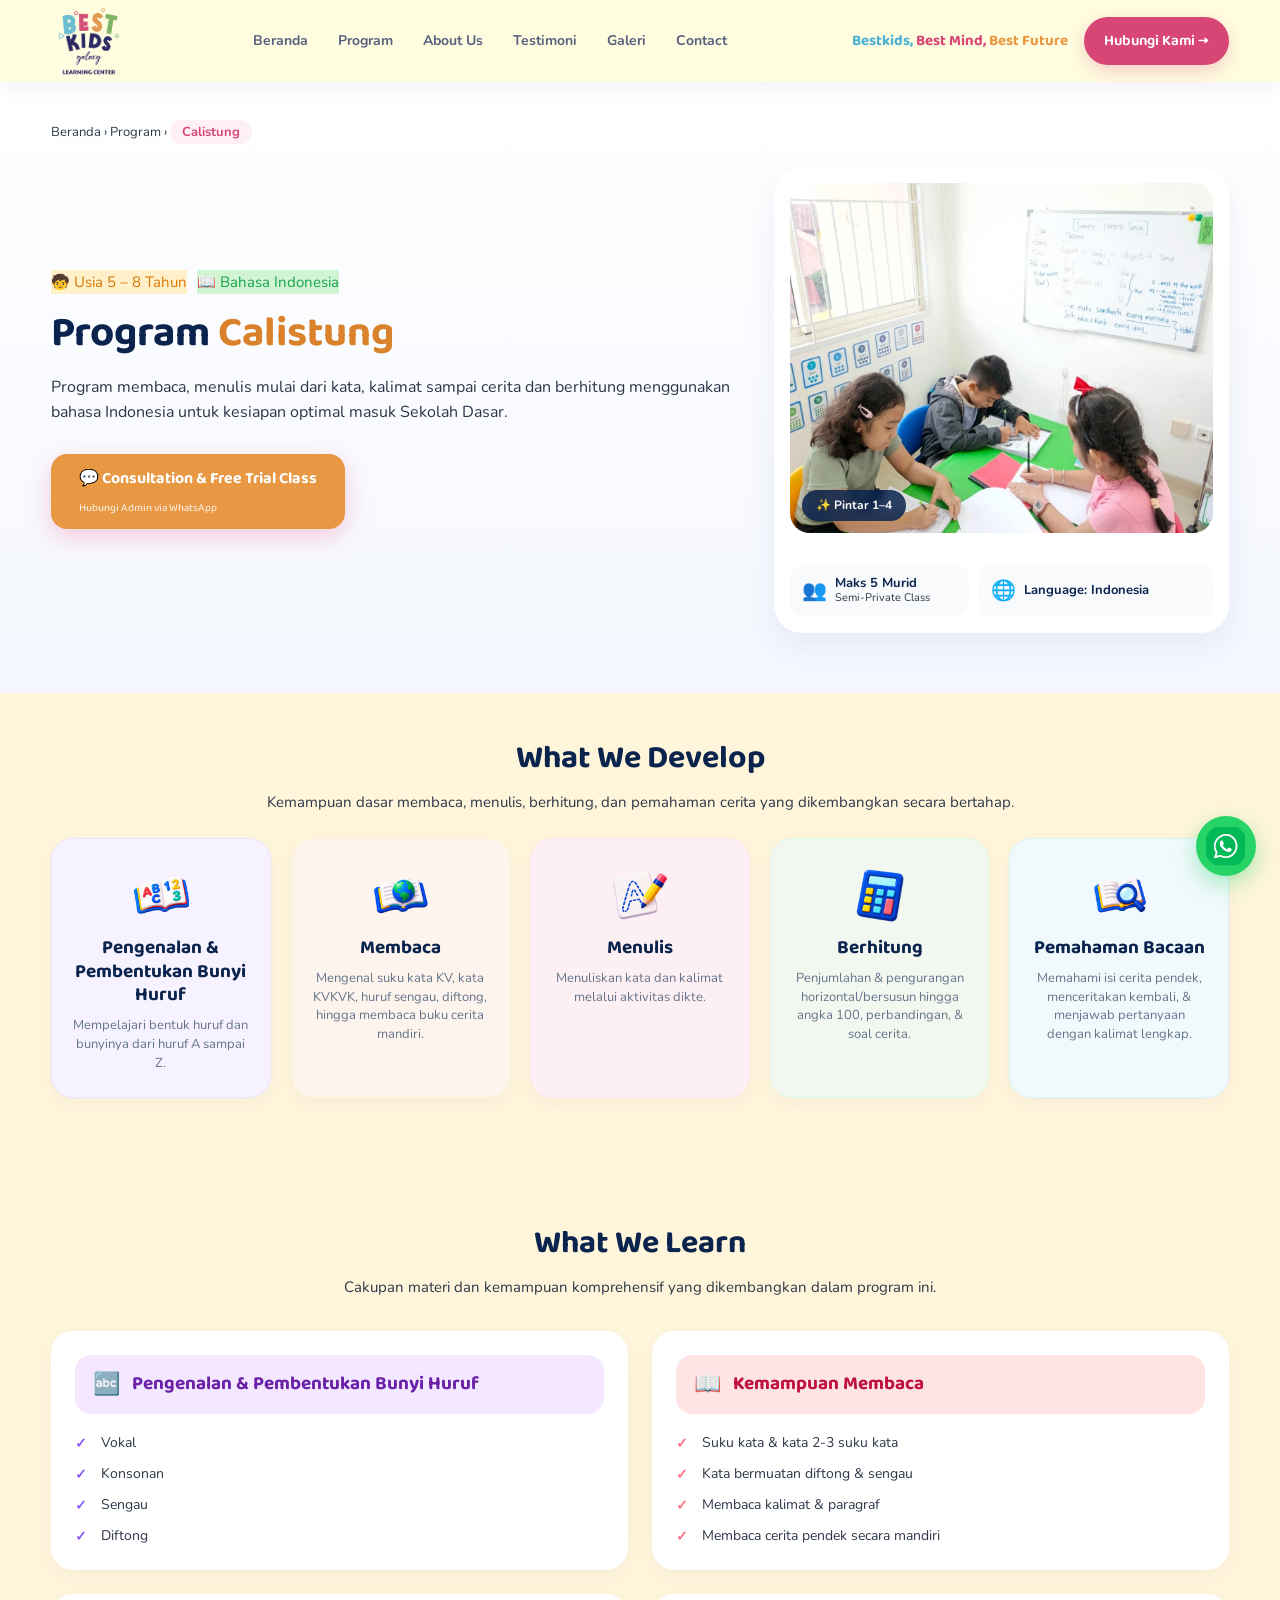
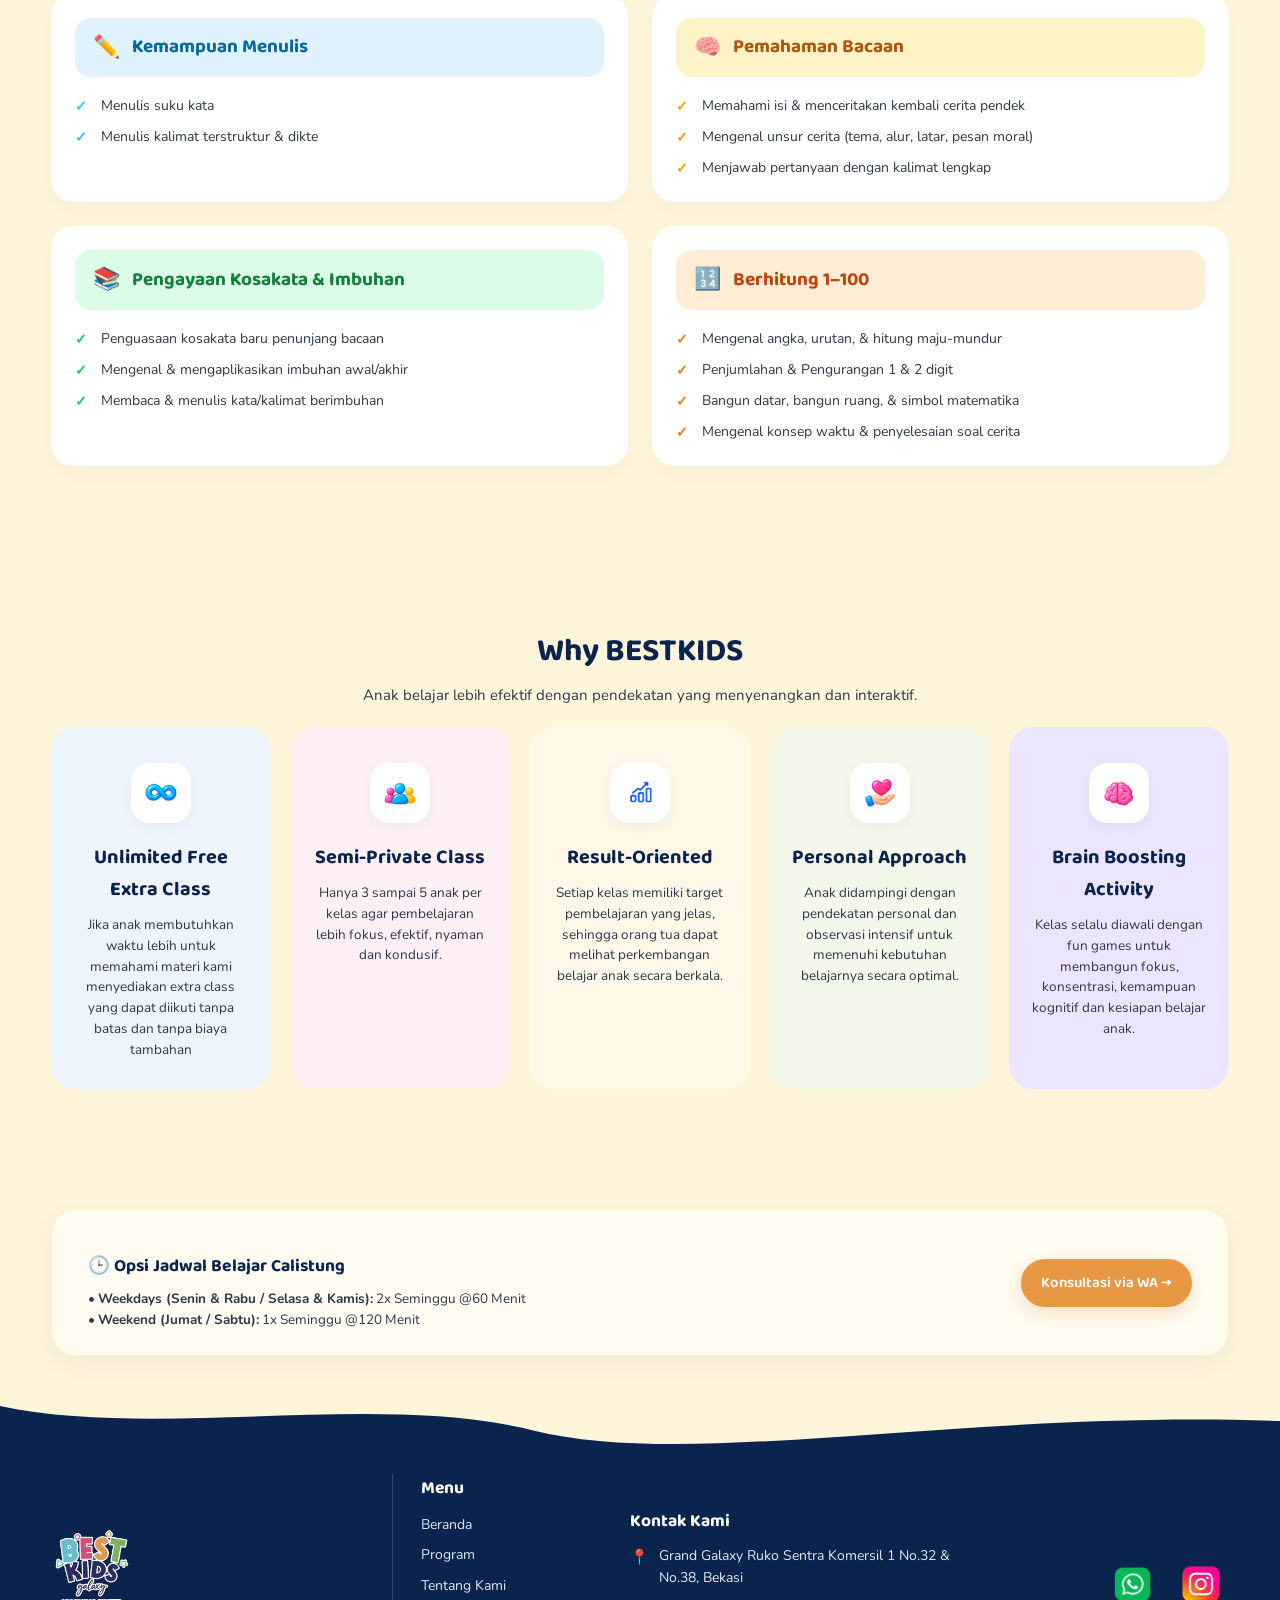
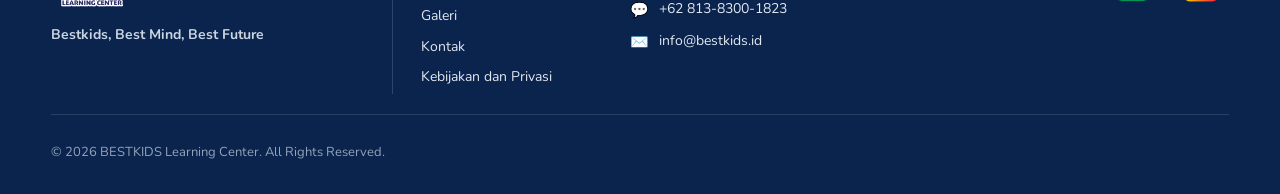
==== commit f219d51f: "ubahan untuk pertemuan ke 3" ====
--- a/detail-calistung.html
+++ b/detail-calistung.html
@@ -55,7 +55,7 @@
           <div class="hero-detail-card">
             <div class="hero-img-frame">
               <img src="assets\galeri\calistung1.webp" alt="Anak Belajar Calistung BESTKIDS">
-              <span class="hero-floating-badge">✨ Pintar Level 1–4</span>
+              <span class="hero-floating-badge">✨ Pintar 1–4</span>
             </div>
             
             <div class="hero-quick-stats">
--- a/css/components.css
+++ b/css/components.css
@@ -438,16 +438,34 @@
   margin: 0;
 }
 
-@media (max-width: 992px) {
-  /* Responsif Layar Tablet dan HP */
+@media (max-width: 1024px) {
+  /* Ubah ke Flexbox agar baris gantung (2 kartu di bawah) otomatis berada di tengah */
   .why-choose-grid {
-    grid-template-columns: repeat(3, 1fr);
-  }
+    display: flex;
+    flex-wrap: wrap;
+    justify-content: center;
+    gap: 20px;
+  }
+
+  /* Set lebar setiap kartu agar mengisi 3 kolom di baris pertama dan 2 di baris kedua */
+  .why-choose-card {
+    width: calc(33.333% - 14px); /* Mengisi 1/3 lebar container dikurangi gap */
+    box-sizing: border-box;
+  }
+}
+
+@media (max-width: 768px) {
+  /* Tampilan 2 kolom di tablet */
+  .why-choose-card {
+    width: calc(50% - 10px); /* Mengisi 1/2 lebar container dikurangi gap */
+  }
+  
 }
 
 @media (max-width: 576px) {
-  .why-choose-grid {
-    grid-template-columns: 1fr;
+  /* Tampilan 1 kolom penuh di smartphone */
+  .why-choose-card {
+    width: 100%;
   }
 }
 
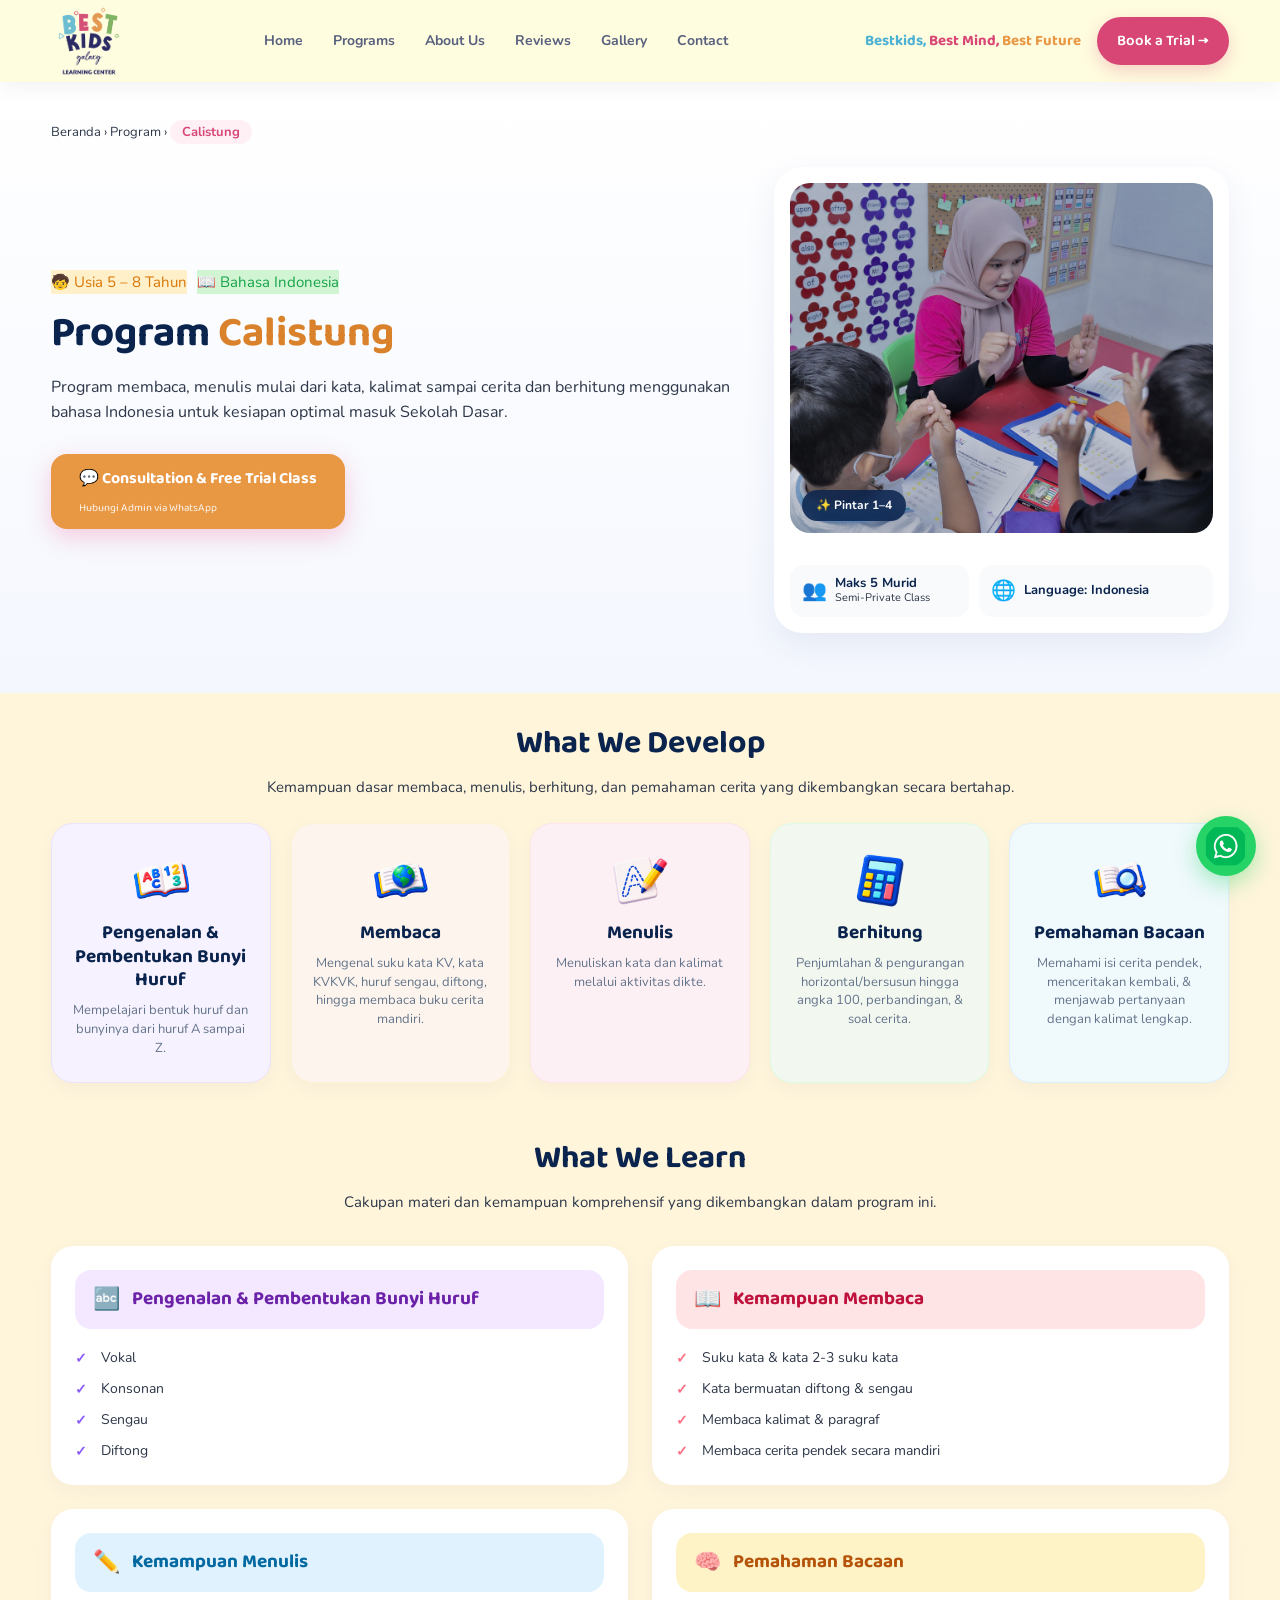
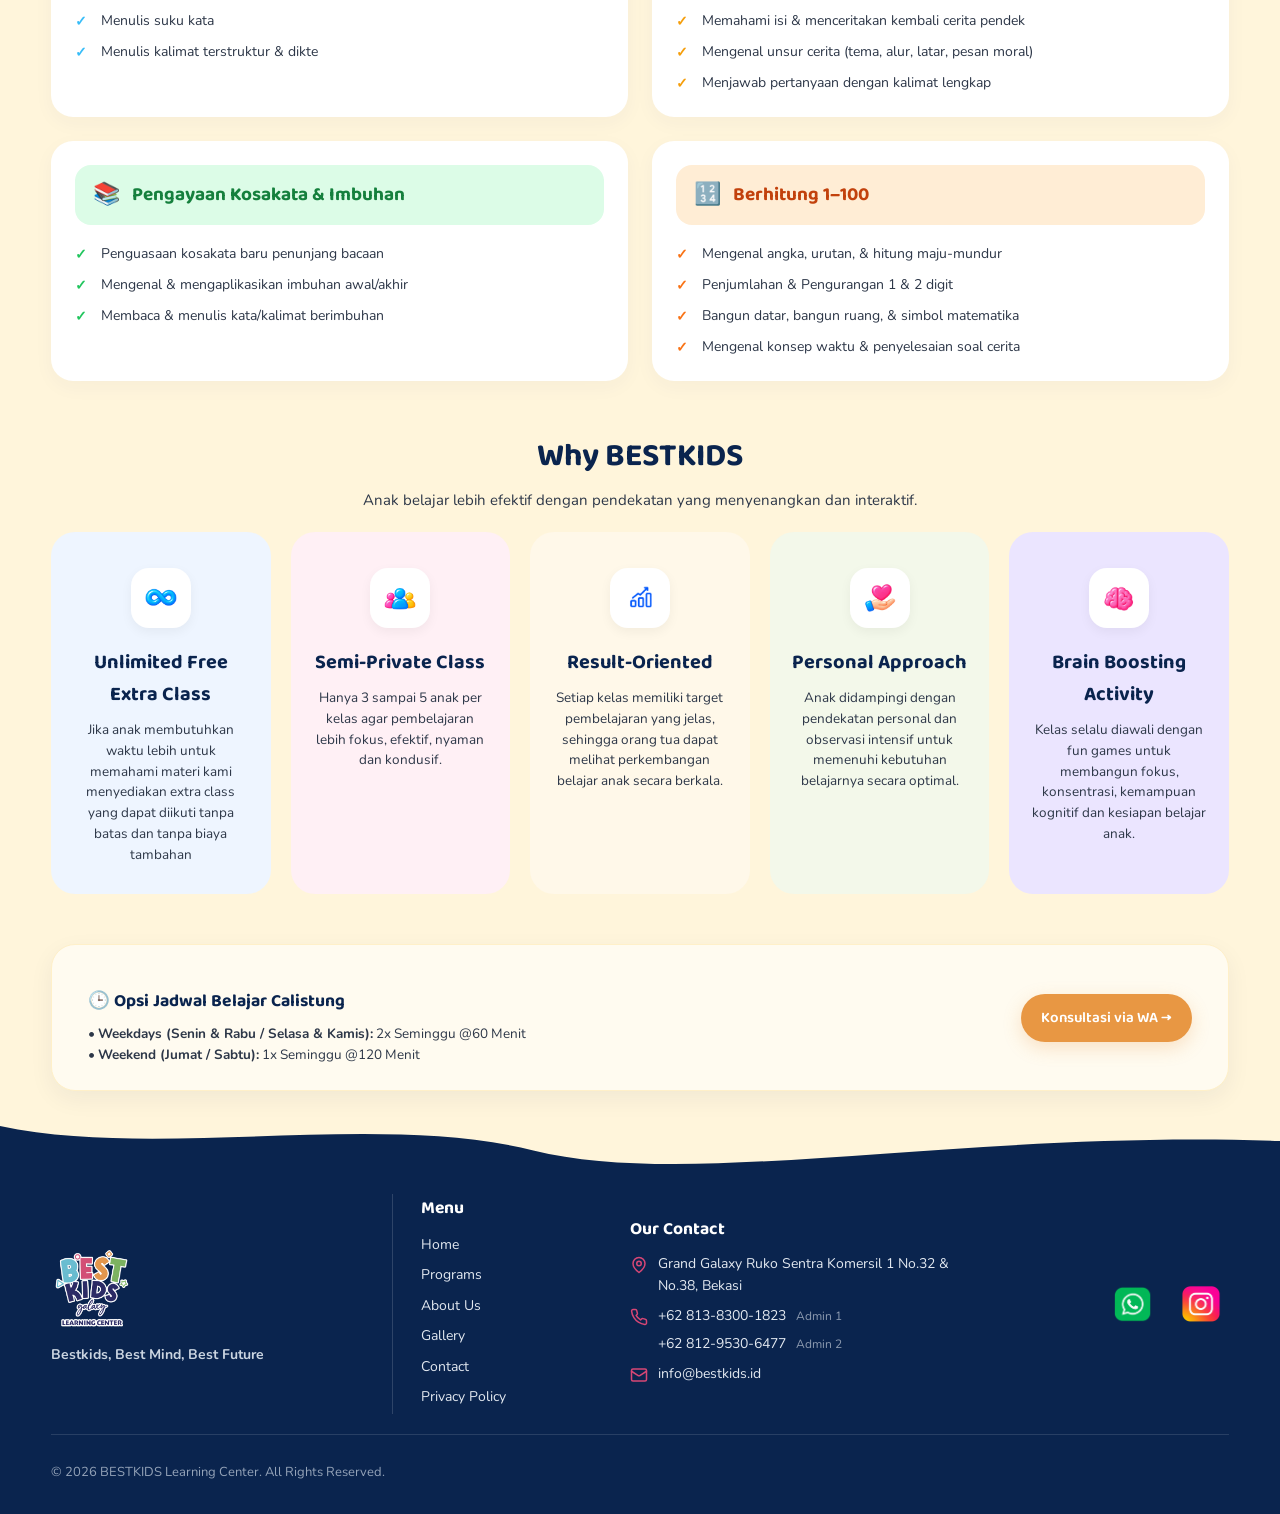
==== commit e0426be3: "mengubah sebagian besar header menjadi bahasa inggris" ====
--- a/detail-calistung.html
+++ b/detail-calistung.html
@@ -54,7 +54,7 @@
 
           <div class="hero-detail-card">
             <div class="hero-img-frame">
-              <img src="assets\galeri\calistung1.webp" alt="Anak Belajar Calistung BESTKIDS">
+              <img src="assets\galeri\pc.jpg" alt="Anak Belajar Calistung BESTKIDS">
               <span class="hero-floating-badge">✨ Pintar 1–4</span>
             </div>
             
--- a/css/base.css
+++ b/css/base.css
@@ -77,11 +77,11 @@
 
 /* 2. Optimasi Padding Section agar Konten Lebih Mengisi Layar Vertikal & Horizontal */
 .section {
-  padding: 80px 0;
+  padding: 25px 0;
 }
 
 .section-sm {
-  padding: 40px 0;
+  padding: 25px 0;
 }
 
 /* 3. Menyesuaikan Grid 2, 3, dan 4 Kolom agar Menyebar Rapi di Layar Lebar */
@@ -236,7 +236,7 @@
 
 @media (max-width: 760px) {
   .container { width: min(100% - 28px, 1120px); }
-  .section { padding: 55px 0; }
+  .section { padding: 20px 0; }
 }
 
 @media (max-width: 576px) {
--- a/css/layout.css
+++ b/css/layout.css
@@ -360,6 +360,69 @@
   display: block !important;
 }
 
+/* ==========================================================================
+   IKON SVG DI DETAIL KONTAK FOOTER
+   Gambar ikon disimpan di sini (bukan di footer.html) supaya footer.html
+   tetap pendek dan aman saat disalin atau diedit.
+   Warnanya mengikuti "background-color" di bawah, bukan warna gambar.
+   ========================================================================== */
+.icon-svg, .icon-fa {
+  display: inline-block;
+  width: 18px;
+  height: 18px;
+  flex-shrink: 0;
+  margin-top: 3px;                 /* sejajar dengan baris pertama teks */
+  background-color: var(--pink);   /* warna ikon diatur di sini */
+  -webkit-mask-repeat: no-repeat;
+          mask-repeat: no-repeat;
+  -webkit-mask-position: center;
+          mask-position: center;
+  -webkit-mask-size: 18px 18px;
+          mask-size: 18px 18px;
+}
+
+.icon-lokasi {
+  -webkit-mask-image: url("data:image/svg+xml,%3Csvg%20xmlns%3D%22http%3A%2F%2Fwww.w3.org%2F2000%2Fsvg%22%20viewBox%3D%220%200%2024%2024%22%20fill%3D%22none%22%20stroke%3D%22black%22%20stroke-width%3D%222%22%20stroke-linecap%3D%22round%22%20stroke-linejoin%3D%22round%22%3E%3Cpath%20d%3D%22M20%2010c0%206-8%2012-8%2012s-8-6-8-12a8%208%200%200%201%2016%200Z%22%2F%3E%3Ccircle%20cx%3D%2212%22%20cy%3D%2210%22%20r%3D%223%22%2F%3E%3C%2Fsvg%3E");
+          mask-image: url("data:image/svg+xml,%3Csvg%20xmlns%3D%22http%3A%2F%2Fwww.w3.org%2F2000%2Fsvg%22%20viewBox%3D%220%200%2024%2024%22%20fill%3D%22none%22%20stroke%3D%22black%22%20stroke-width%3D%222%22%20stroke-linecap%3D%22round%22%20stroke-linejoin%3D%22round%22%3E%3Cpath%20d%3D%22M20%2010c0%206-8%2012-8%2012s-8-6-8-12a8%208%200%200%201%2016%200Z%22%2F%3E%3Ccircle%20cx%3D%2212%22%20cy%3D%2210%22%20r%3D%223%22%2F%3E%3C%2Fsvg%3E");
+}
+
+.icon-telepon {
+  -webkit-mask-image: url("data:image/svg+xml,%3Csvg%20xmlns%3D%22http%3A%2F%2Fwww.w3.org%2F2000%2Fsvg%22%20viewBox%3D%220%200%2024%2024%22%20fill%3D%22none%22%20stroke%3D%22black%22%20stroke-width%3D%222%22%20stroke-linecap%3D%22round%22%20stroke-linejoin%3D%22round%22%3E%3Cpath%20d%3D%22M22%2016.92v3a2%202%200%200%201-2.18%202%2019.79%2019.79%200%200%201-8.63-3.07%2019.5%2019.5%200%200%201-6-6%2019.79%2019.79%200%200%201-3.07-8.67A2%202%200%200%201%204.11%202h3a2%202%200%200%201%202%201.72%2012.84%2012.84%200%200%200%20.7%202.81%202%202%200%200%201-.45%202.11L8.09%209.91a16%2016%200%200%200%206%206l1.27-1.27a2%202%200%200%201%202.11-.45%2012.84%2012.84%200%200%200%202.81.7A2%202%200%200%201%2022%2016.92z%22%2F%3E%3C%2Fsvg%3E");
+          mask-image: url("data:image/svg+xml,%3Csvg%20xmlns%3D%22http%3A%2F%2Fwww.w3.org%2F2000%2Fsvg%22%20viewBox%3D%220%200%2024%2024%22%20fill%3D%22none%22%20stroke%3D%22black%22%20stroke-width%3D%222%22%20stroke-linecap%3D%22round%22%20stroke-linejoin%3D%22round%22%3E%3Cpath%20d%3D%22M22%2016.92v3a2%202%200%200%201-2.18%202%2019.79%2019.79%200%200%201-8.63-3.07%2019.5%2019.5%200%200%201-6-6%2019.79%2019.79%200%200%201-3.07-8.67A2%202%200%200%201%204.11%202h3a2%202%200%200%201%202%201.72%2012.84%2012.84%200%200%200%20.7%202.81%202%202%200%200%201-.45%202.11L8.09%209.91a16%2016%200%200%200%206%206l1.27-1.27a2%202%200%200%201%202.11-.45%2012.84%2012.84%200%200%200%202.81.7A2%202%200%200%201%2022%2016.92z%22%2F%3E%3C%2Fsvg%3E");
+}
+
+.icon-email {
+  -webkit-mask-image: url("data:image/svg+xml,%3Csvg%20xmlns%3D%22http%3A%2F%2Fwww.w3.org%2F2000%2Fsvg%22%20viewBox%3D%220%200%2024%2024%22%20fill%3D%22none%22%20stroke%3D%22black%22%20stroke-width%3D%222%22%20stroke-linecap%3D%22round%22%20stroke-linejoin%3D%22round%22%3E%3Crect%20width%3D%2220%22%20height%3D%2216%22%20x%3D%222%22%20y%3D%224%22%20rx%3D%222%22%2F%3E%3Cpath%20d%3D%22m22%207-8.97%205.7a1.94%201.94%200%200%201-2.06%200L2%207%22%2F%3E%3C%2Fsvg%3E");
+          mask-image: url("data:image/svg+xml,%3Csvg%20xmlns%3D%22http%3A%2F%2Fwww.w3.org%2F2000%2Fsvg%22%20viewBox%3D%220%200%2024%2024%22%20fill%3D%22none%22%20stroke%3D%22black%22%20stroke-width%3D%222%22%20stroke-linecap%3D%22round%22%20stroke-linejoin%3D%22round%22%3E%3Crect%20width%3D%2220%22%20height%3D%2216%22%20x%3D%222%22%20y%3D%224%22%20rx%3D%222%22%2F%3E%3Cpath%20d%3D%22m22%207-8.97%205.7a1.94%201.94%200%200%201-2.06%200L2%207%22%2F%3E%3C%2Fsvg%3E");
+}
+
+
+/* --------------------------------------------------------------------------
+   DUA NOMOR TELEPON DALAM SATU BARIS (Admin 1 & Admin 2)
+   Satu ikon, nomornya ditumpuk ke bawah. Nomor dibuat bisa diklik langsung
+   ke WhatsApp — sangat membantu pengunjung dari HP.
+   -------------------------------------------------------------------------- */
+.kontak-nomor {
+  display: flex;
+  flex-direction: column;
+  gap: 5px;
+}
+
+.kontak-nomor a {
+  color: #e2e8f0;
+  text-decoration: none;
+  transition: color 0.2s ease;
+}
+
+.kontak-nomor a:hover {
+  color: var(--pink);
+}
+
+.kontak-nomor small {
+  margin-left: 6px;
+  font-size: 12px;
+  opacity: 0.6;
+}
 /* ==========================================================================
    10. MEDIA QUERIES (RESPONSIVE DISATUKAN)
    ========================================================================== */
--- a/css/components.css
+++ b/css/components.css
@@ -1,8 +1,5 @@
 /* ==========================================================================
    COMPONENTS — komponen yang dipakai di lebih dari satu halaman
-   ========================================================================== */
-/* ==========================================================================
-   PERLEBAR CONTAINER & RUANG HALAMAN (MORE WIDESCREEN & FILLING)
    ========================================================================== */
 .section-header.text-center {
   text-align: center;
@@ -51,6 +48,7 @@
 
 /* ==========================================================================
    REBUILD BANNER CTA (BOX FRAME & PAPER PLANE ORNAMENT)
+   Banner CTA beranda: foto anak keluar dari banner + ornamen pesawat kertas.
    ========================================================================== */
 .cta-section-wrapper {
   position: relative;
@@ -69,9 +67,39 @@
   justify-content: space-between;
   gap: 24px;
   box-shadow: 0 10px 30px rgba(10, 36, 78, 0.08);
-}
-
-/* Teks Utama CTA */
+
+  /* WAJIB visible agar gambar anak bisa menembus keluar banner.
+     Tanpa ini, bagian gambar yang di luar banner akan terpotong. */
+  overflow: visible;
+}
+
+/* --------------------------------------------------------------------------
+   Frame Foto: gambar anak keluar dari banner
+   -------------------------------------------------------------------------- */
+.cta-avatar-square {
+  position: relative;
+  width: 240px;              /* ruang untuk gambar, teks dimulai setelah lebar ini */
+  min-height: 100px;
+  align-self: stretch;
+  flex-shrink: 0;
+}
+
+.cta-avatar-square img {
+  position: absolute;
+  left: 35%;
+  bottom: -24px;             /* menempel di tepi bawah banner */
+  height: 210px;             /* lebih tinggi dari banner, jadi keluar ke atas */
+  width: auto;
+  max-width: none;
+  object-fit: contain;
+  transform: translateX(-40%);
+  filter: drop-shadow(0 10px 16px rgba(10, 36, 78, 0.18));
+  pointer-events: none;
+}
+
+/* --------------------------------------------------------------------------
+   Teks Utama CTA
+   -------------------------------------------------------------------------- */
 .cta-text {
   flex-grow: 1;
 }
@@ -90,17 +118,90 @@
   margin: 0;
 }
 
+/* --------------------------------------------------------------------------
+   Tombol & Ornamen Pesawat Kertas
+   -------------------------------------------------------------------------- */
+.cta-action-wrapper {
+  position: relative;
+  display: flex;
+  align-items: center;
+  flex-shrink: 0;
+  margin-right: 40px;        /* memberi ruang untuk pesawat kertas di kanannya */
+  padding-top: 10px;                /* agar tombol tidak terlalu menempel ke atas */
+}
+
+.paper-plane-icon {
+  width: 44px;
+  height: 44px;
+  position: absolute;
+  right: -36px;
+  top: -24px;
+  transform: rotate(15deg);
+  pointer-events: none;
+}
+
+/* ==========================================================================
+   RESPONSIF MOBILE (< 768px)
+   Dua blok @media 768px yang tadinya terpisah disatukan di sini.
+   ========================================================================== */
 @media (max-width: 768px) {
-  /* Responsif Mobile (<768px) */
   .cta-section-wrapper {
     margin-bottom: 0 !important;
     padding: 16px 0 !important;
   }
+
   .cta-banner {
     flex-direction: column;
     text-align: center;
     padding: 20px 16px;
     gap: 16px;
+  }
+
+  .cta-avatar-square {
+    width: 85px;
+    height: 85px;
+    min-height: 0;
+    align-self: center;
+    margin: 0 auto;
+  }
+
+  .cta-avatar-square img {
+    height: 150px;
+    bottom: 0;               /* di HP gambar muncul di atas banner */
+  }
+
+  .cta-action-wrapper {
+    width: 100%;
+    margin-right: 0;         /* agar tombol tetap di tengah di HP */
+  }
+
+  .cta-action-wrapper .btn {
+    width: 100%;
+  }
+
+  .paper-plane-icon {
+    display: none;
+  }
+}
+
+.cta-rocket-wrapper {
+  position: relative;
+  flex-shrink: 0;
+  display: flex;
+  align-items: center;
+  justify-content: center;
+}
+ 
+.rocket-icon {
+  width: 60px;
+  height: 60px;
+  transform: rotate(15deg);
+  pointer-events: none;
+}
+ 
+@media (max-width: 768px) {
+  .cta-rocket-wrapper {
+    display: none;
   }
 }
 
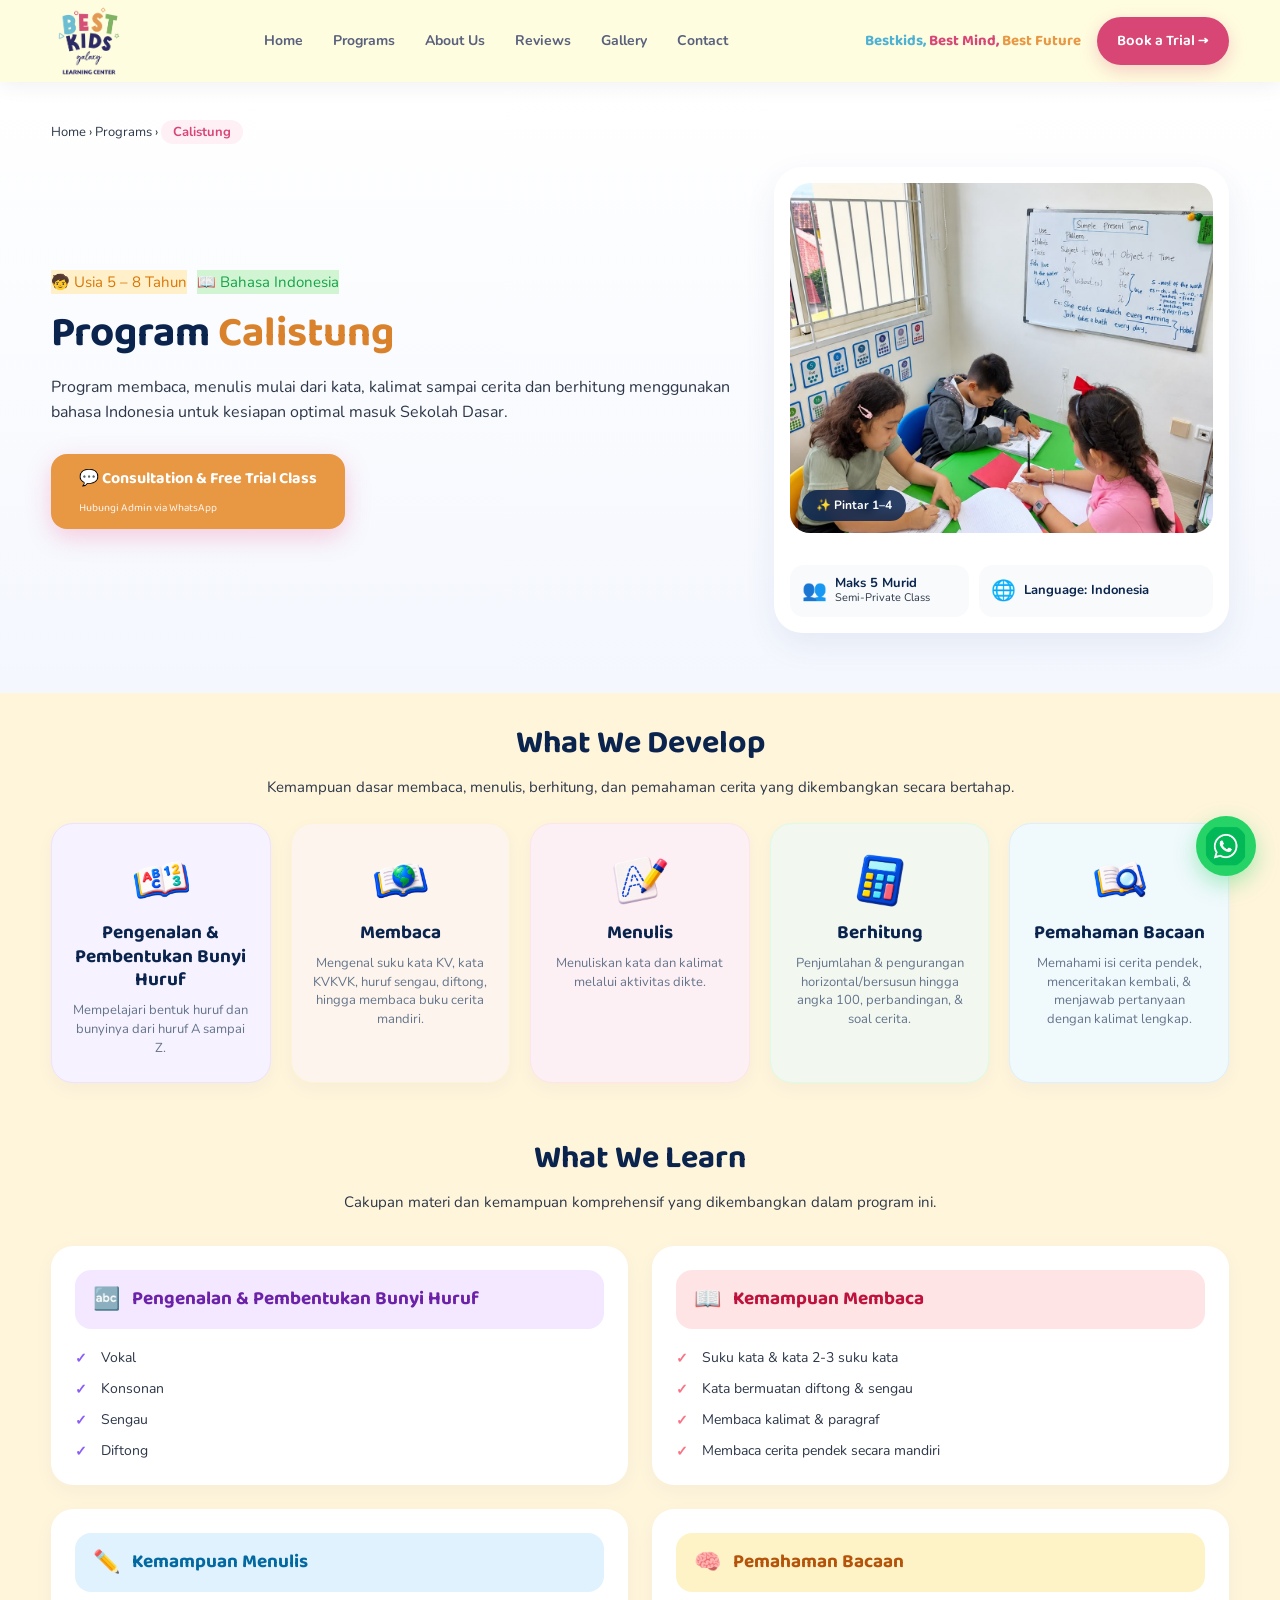
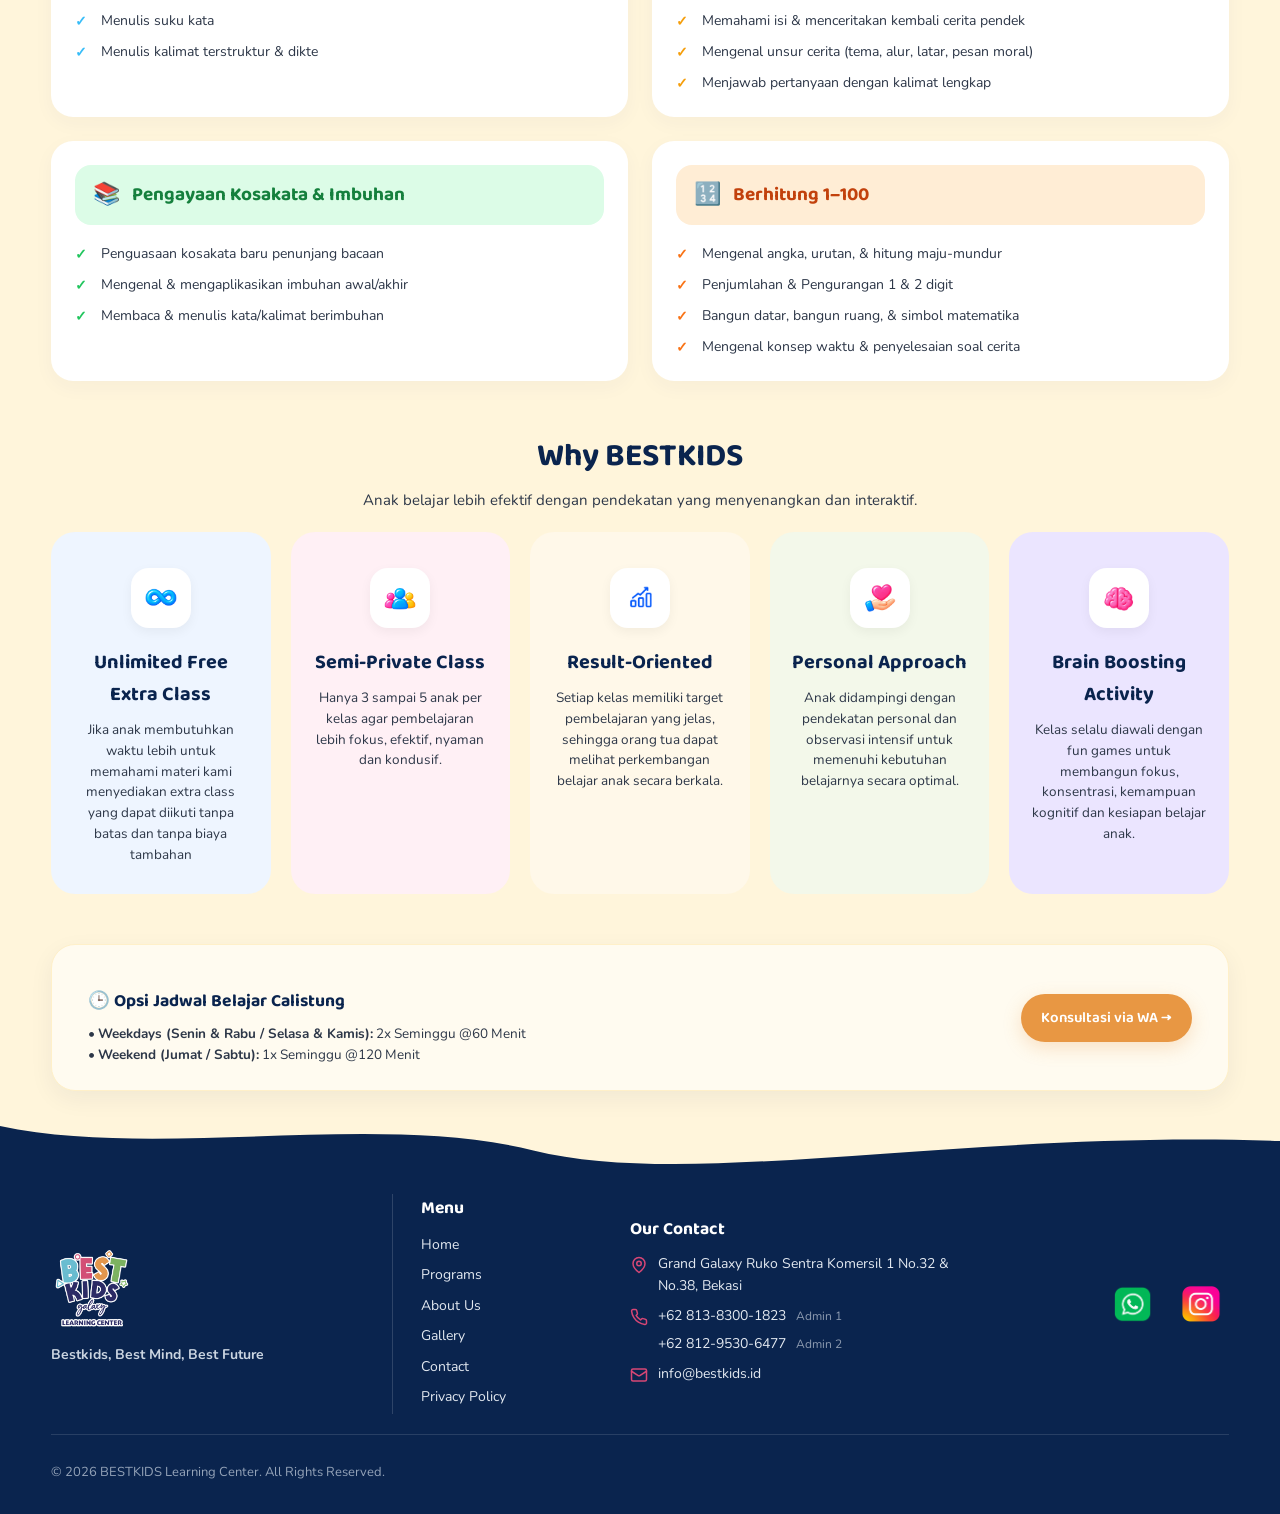
==== commit 96f7ce70: "memperbaiki gambar untuk setiap kelas dan melakukan finalisasi copywriting judul bahasa Inggris" ====
--- a/detail-calistung.html
+++ b/detail-calistung.html
@@ -3,7 +3,7 @@
 <head>
   <meta charset="utf-8">
   <meta name="viewport" content="width=device-width, initial-scale=1">
-  <title>Program Calistung (5–8 Tahun) — BESTKIDS</title>
+  <title>Program Calistung (5–8 Tahun) - BESTKIDS</title>
   <link rel="icon" type="image/png" href="assets\logo_footer.png">
   
   <link rel="preconnect" href="https://fonts.googleapis.com">
@@ -24,8 +24,8 @@
     <section class="page-hero hero-detail-redesign">
       <div class="container relative-container">
         <div class="breadcrumb-pills" style="margin-bottom: 24px;">
-          <a href="index.html" class="pill-item">Beranda</a> › 
-          <a href="program.html" class="pill-item">Program</a> › 
+          <a href="index.html" class="pill-item">Home</a> › 
+          <a href="program.html" class="pill-item">Programs</a> › 
           <span class="pill-item active">Calistung</span>
         </div>
 
@@ -54,7 +54,7 @@
 
           <div class="hero-detail-card">
             <div class="hero-img-frame">
-              <img src="assets\galeri\pc.jpg" alt="Anak Belajar Calistung BESTKIDS">
+              <img src="assets\galeri\Calistung.jpg" alt="Anak Belajar Calistung BESTKIDS">
               <span class="hero-floating-badge">✨ Pintar 1–4</span>
             </div>
             
--- a/css/components.css
+++ b/css/components.css
@@ -433,7 +433,7 @@
    ========================================================================== */
 /* Seksi pembungkus CTA Banner */
 .cta-section-wrapper {
-  padding-top: 10px !important;
+  padding-top: 30px !important;
   padding-bottom: 30px !important;
   margin-bottom: 0 !important;
 }
